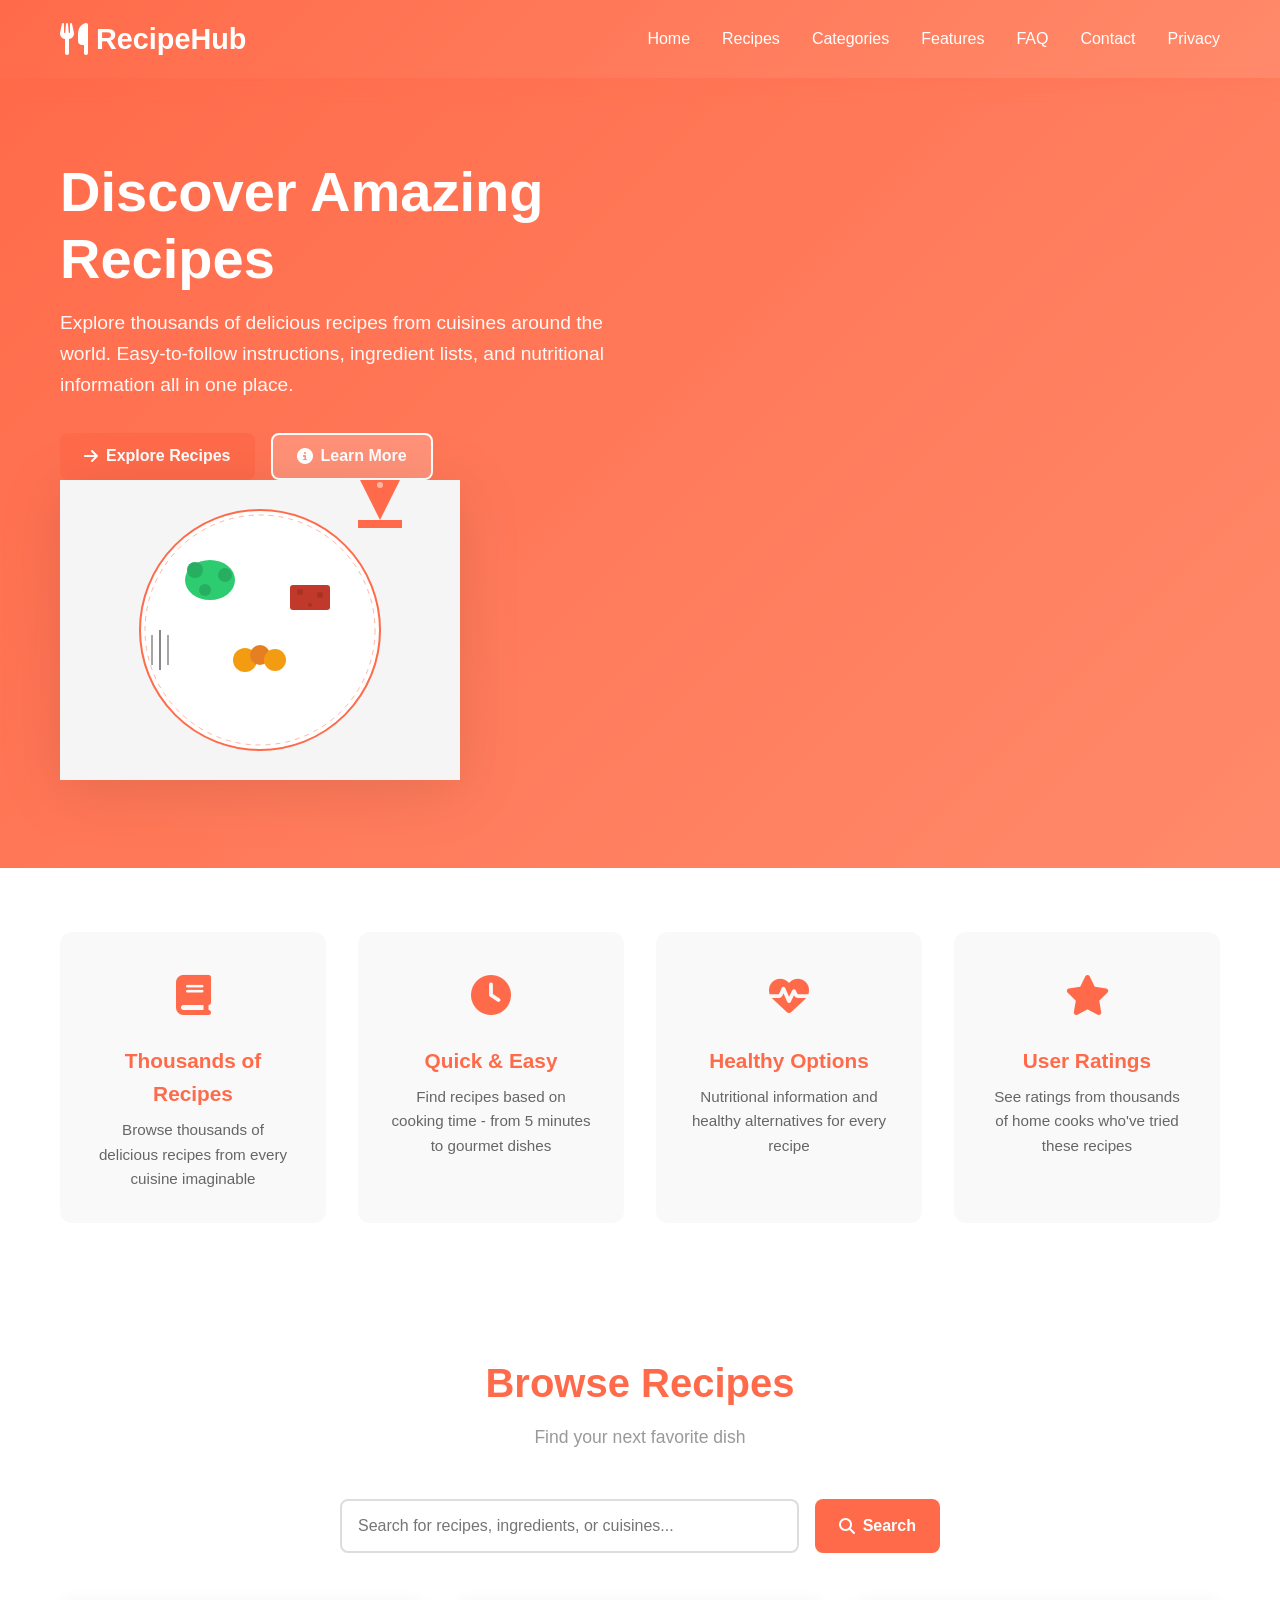
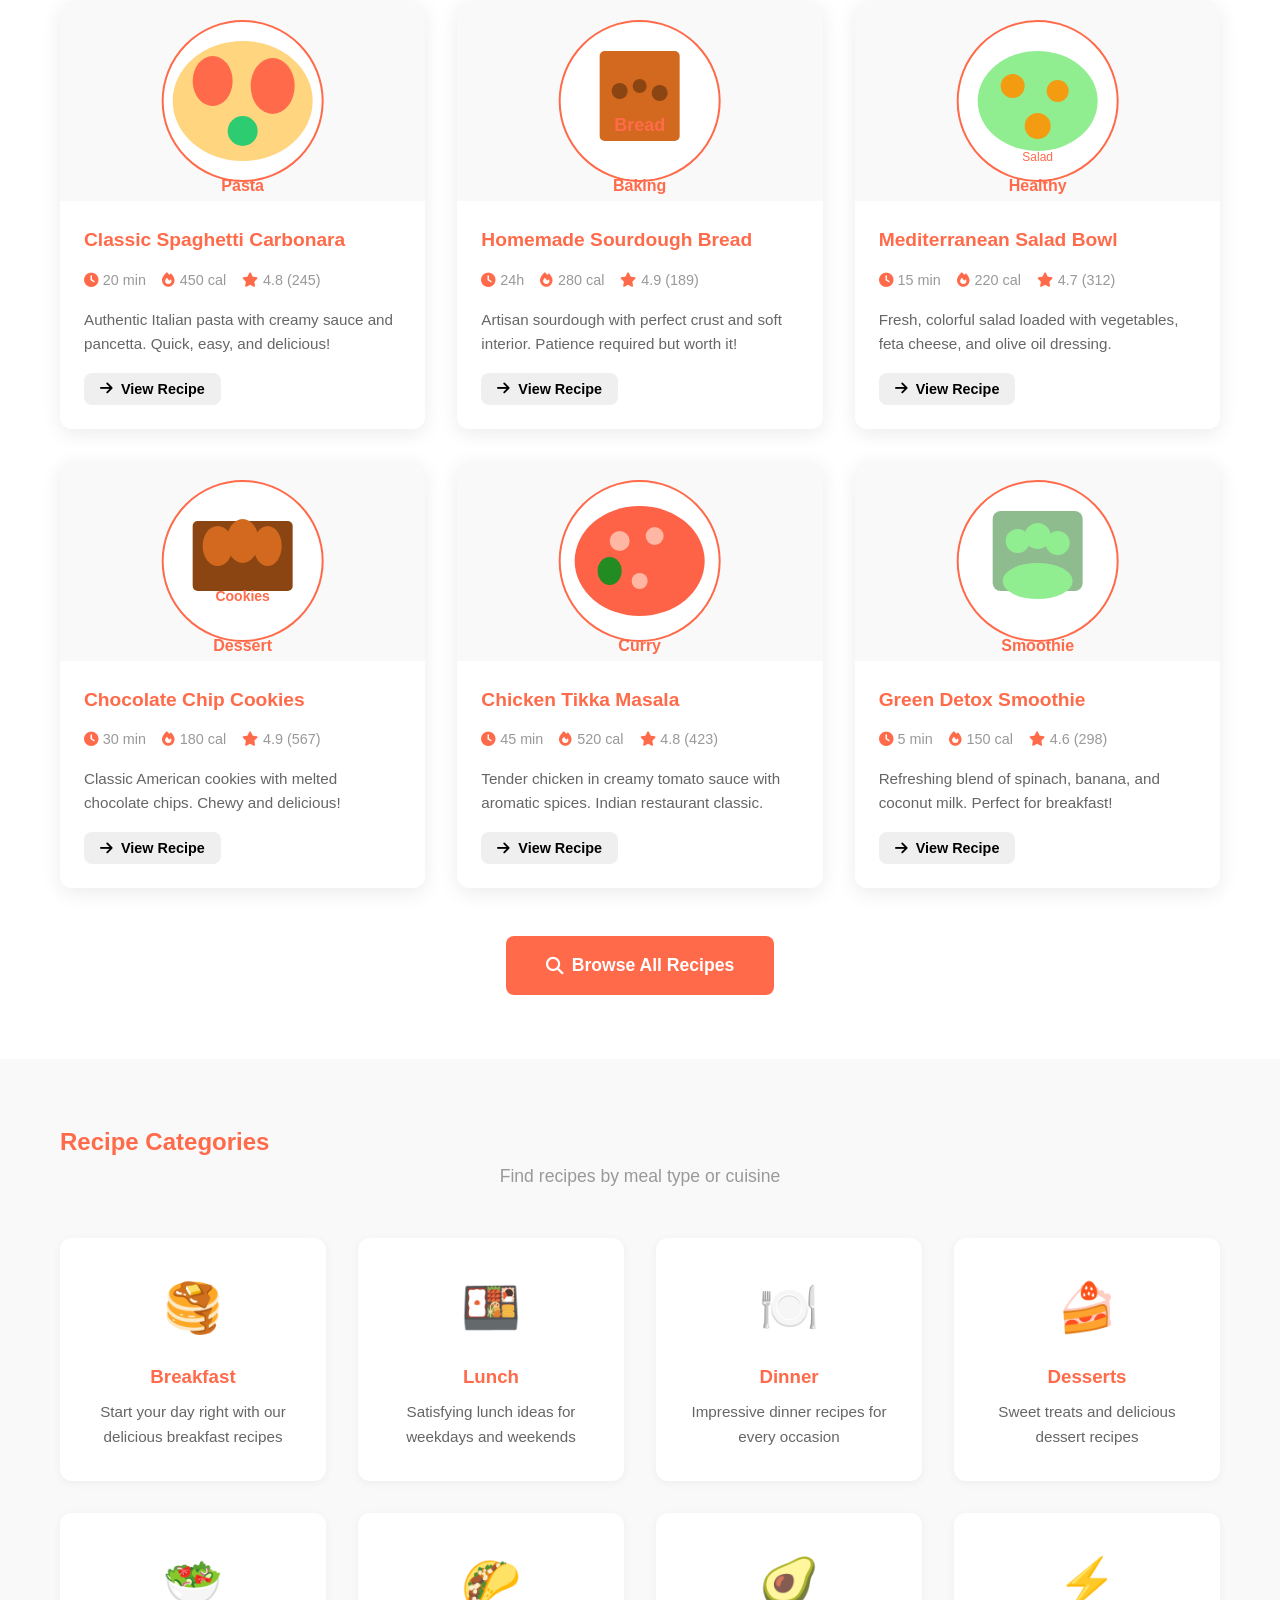
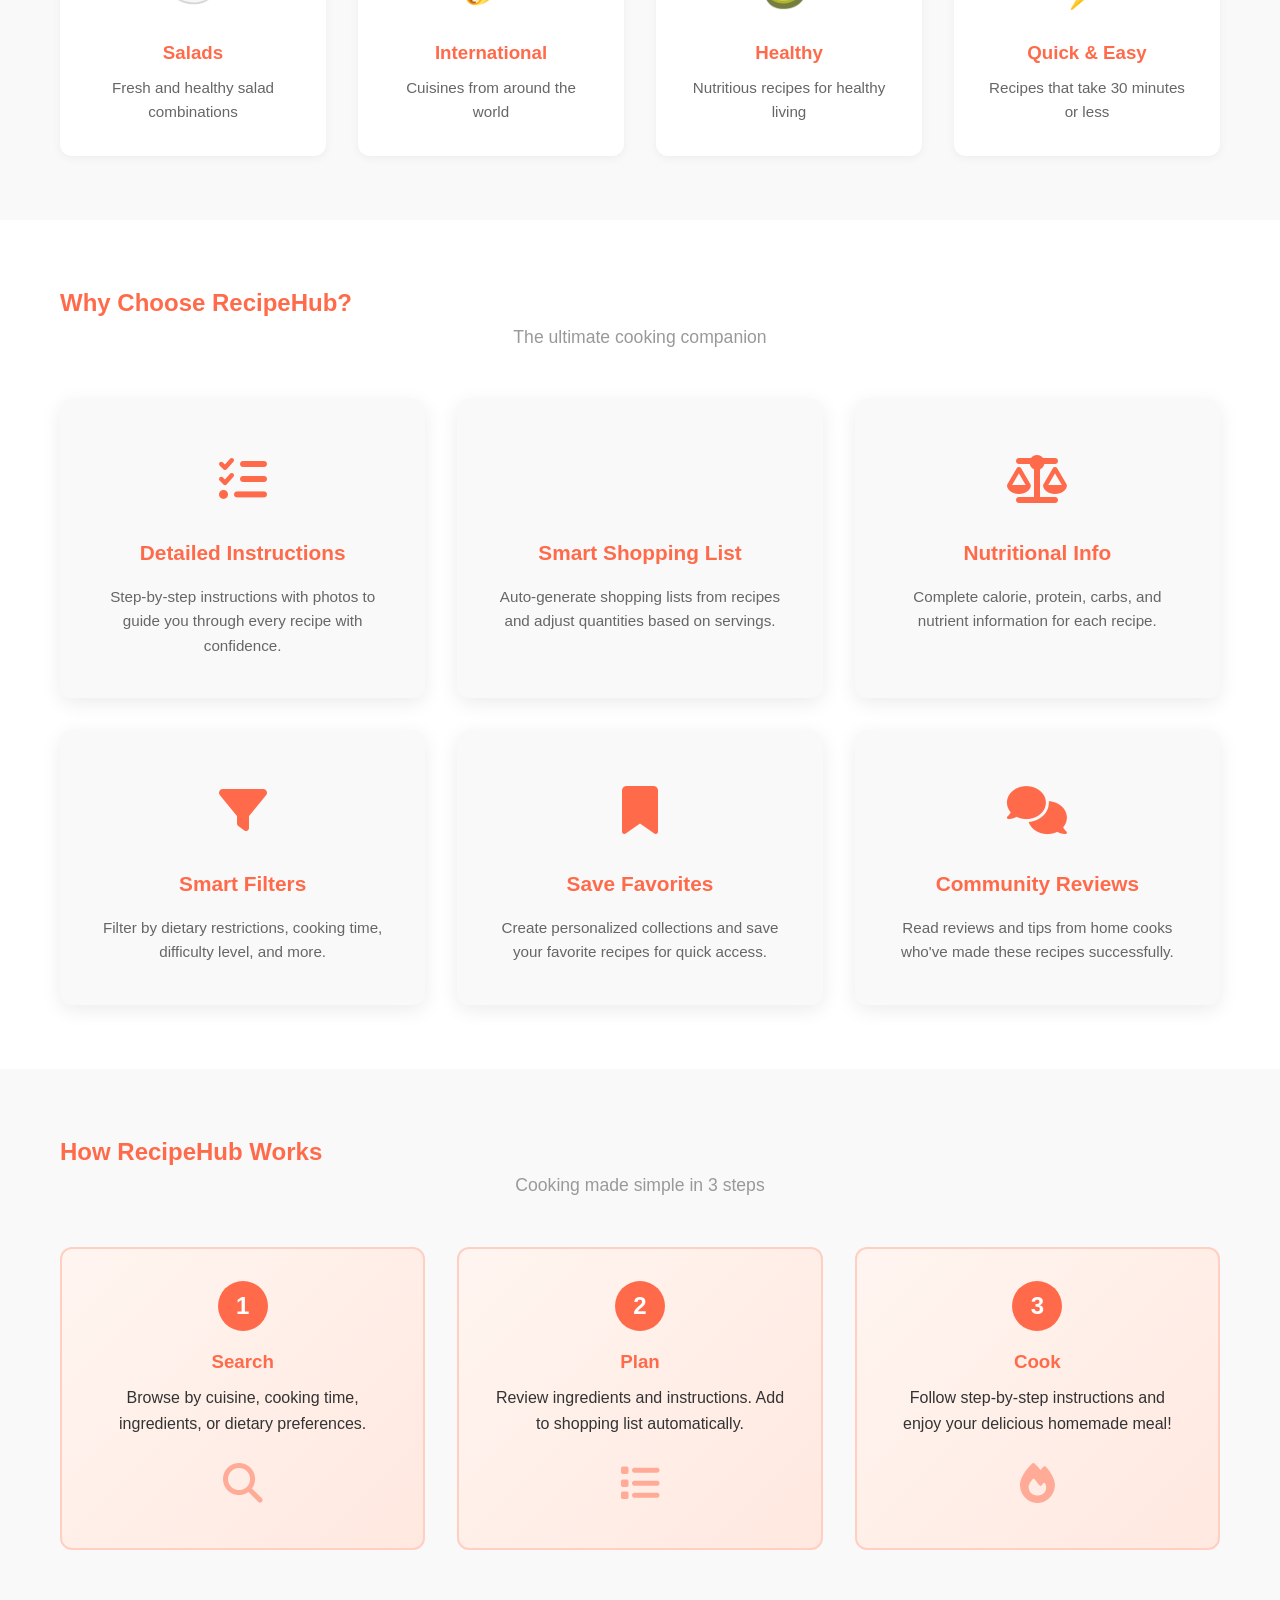
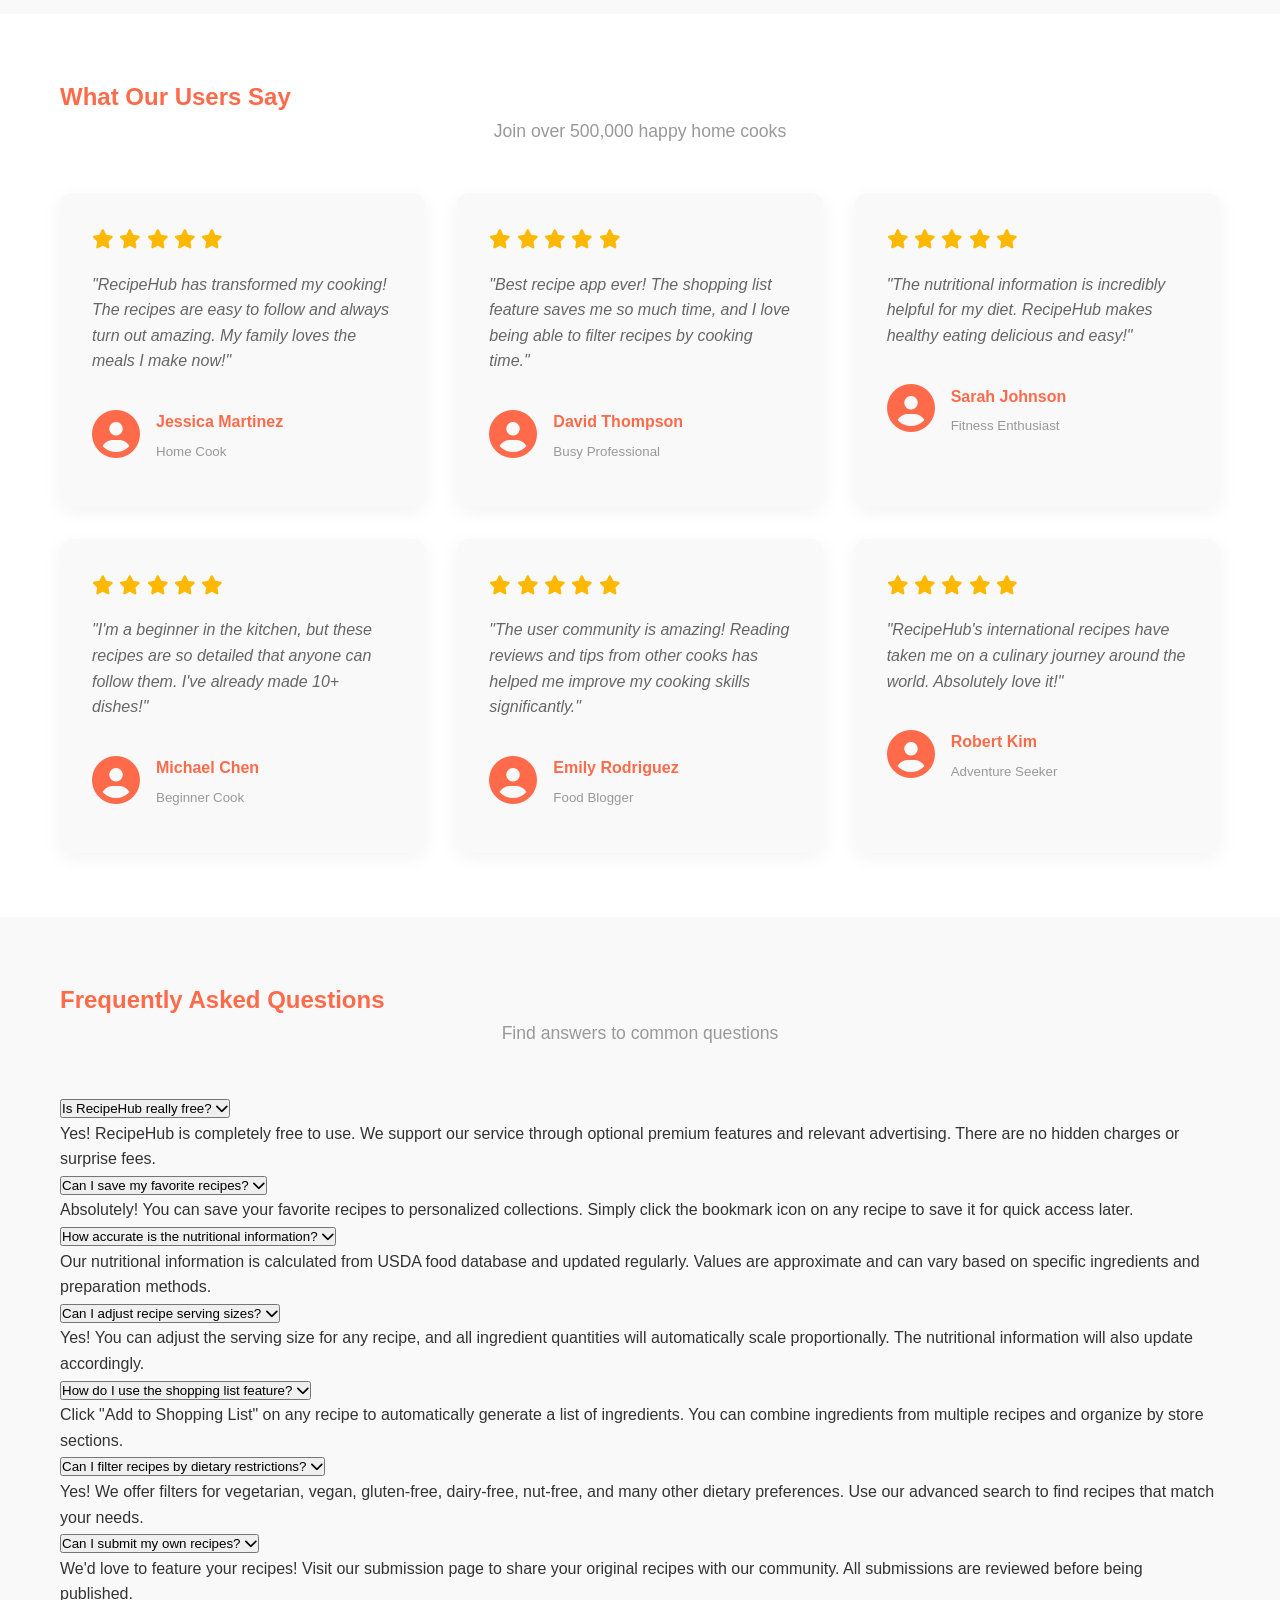
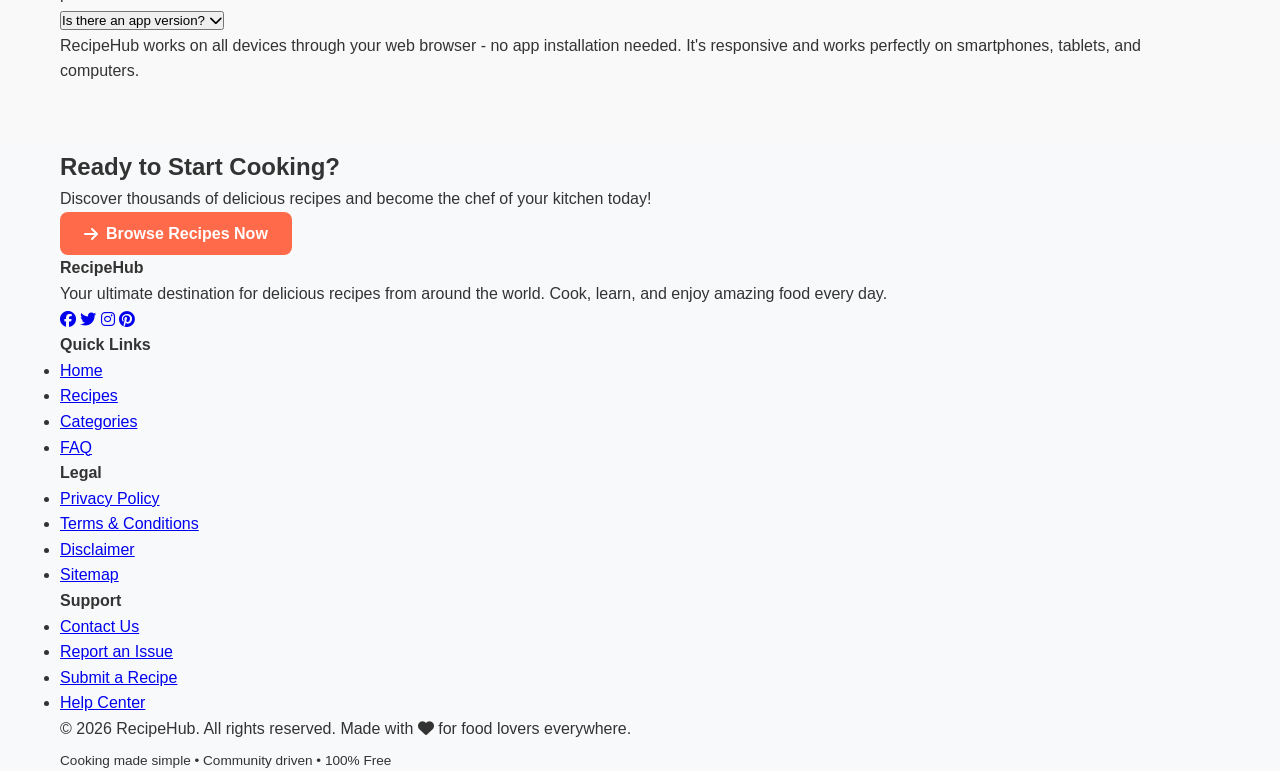
==== public/index.html @ 980b3192 "Add files via upload" ====
<!DOCTYPE html>
<html lang="en">
<head>
    <meta charset="UTF-8">
    <meta name="viewport" content="width=device-width, initial-scale=1.0">
    <meta name="description" content="RecipeHub - Discover thousands of delicious recipes from around the world. Easy-to-follow cooking instructions, ingredient lists, and nutritional information.">
    <meta name="keywords" content="recipes, cooking, food, easy recipes, healthy recipes, desserts, breakfast, lunch, dinner">
    <meta name="author" content="RecipeHub">
    <meta name="robots" content="index, follow">
    <meta property="og:title" content="RecipeHub - Discover Amazing Recipes">
    <meta property="og:description" content="Explore thousands of delicious recipes from cuisines around the world. Cook like a pro with our detailed guides.">
    <meta property="og:image" content="https://yourwebsite.com/og-image.png">
    <meta property="og:type" content="website">
    <meta name="theme-color" content="#FF6B4A">
    <title>RecipeHub - Discover Amazing Recipes | Easy Cooking Guides</title>
    <link rel="canonical" href="https://yourwebsite.com/">
    <link rel="stylesheet" href="styles.css">
    <link rel="stylesheet" href="https://cdnjs.cloudflare.com/ajax/libs/font-awesome/6.4.0/css/all.min.css">
</head>
<body>
    <!-- ==================== HEADER ==================== -->
    <header>
        <nav class="navbar">
            <div class="container">
                <div class="nav-wrapper">
                    <div class="logo">
                        <i class="fas fa-utensils"></i>
                        <span>RecipeHub</span>
                    </div>
                    <ul class="nav-menu">
                        <li><a href="#home">Home</a></li>
                        <li><a href="#recipes">Recipes</a></li>
                        <li><a href="#categories">Categories</a></li>
                        <li><a href="#features">Features</a></li>
                        <li><a href="#faq">FAQ</a></li>
                        <li><a href="#contact">Contact</a></li>
                        <li><a href="privacy-policy.html">Privacy</a></li>
                    </ul>
                    <div class="hamburger">
                        <span></span>
                        <span></span>
                        <span></span>
                    </div>
                </div>
            </div>
        </nav>
    </header>

    <!-- ==================== HERO SECTION ==================== -->
    <section class="hero" id="home">
        <div class="container">
            <div class="hero-content">
                <div class="hero-text">
                    <h1>Discover Amazing Recipes</h1>
                    <p>Explore thousands of delicious recipes from cuisines around the world. Easy-to-follow instructions, ingredient lists, and nutritional information all in one place.</p>
                    <div class="hero-buttons">
                        <button class="btn btn-primary" onclick="document.getElementById('recipes').scrollIntoView({behavior: 'smooth'})">
                            <i class="fas fa-arrow-right"></i> Explore Recipes
                        </button>
                        <button class="btn btn-secondary" onclick="document.getElementById('features').scrollIntoView({behavior: 'smooth'})">
                            <i class="fas fa-info-circle"></i> Learn More
                        </button>
                    </div>
                </div>
                <div class="hero-image">
                    <div class="image-showcase">
                        <svg viewBox="0 0 400 300" class="svg-image">
                            <!-- Background -->
                            <rect width="400" height="300" fill="#f5f5f5"/>
                            
                            <!-- Plate -->
                            <circle cx="200" cy="150" r="120" fill="white" stroke="#FF6B4A" stroke-width="2"/>
                            <circle cx="200" cy="150" r="115" fill="none" stroke="#FFB6A3" stroke-width="1" stroke-dasharray="5,5"/>
                            
                            <!-- Food items -->
                            <!-- Salad -->
                            <g transform="translate(150, 100)">
                                <ellipse cx="0" cy="0" rx="25" ry="20" fill="#2ECC71"/>
                                <circle cx="-15" cy="-10" r="8" fill="#27AE60"/>
                                <circle cx="15" cy="-5" r="7" fill="#27AE60"/>
                                <circle cx="-5" cy="10" r="6" fill="#27AE60"/>
                            </g>
                            
                            <!-- Meat/Protein -->
                            <g transform="translate(250, 120)">
                                <rect x="-20" y="-15" width="40" height="25" fill="#C0392B" rx="3"/>
                                <circle cx="-10" cy="-8" r="3" fill="#A93226"/>
                                <circle cx="10" cy="-5" r="3" fill="#A93226"/>
                                <circle cx="0" cy="5" r="2" fill="#A93226"/>
                            </g>
                            
                            <!-- Vegetables -->
                            <g transform="translate(200, 180)">
                                <circle cx="-15" cy="0" r="12" fill="#F39C12"/>
                                <circle cx="0" cy="-5" r="10" fill="#E67E22"/>
                                <circle cx="15" cy="0" r="11" fill="#F39C12"/>
                            </g>
                            
                            <!-- Fork and Knife -->
                            <g transform="translate(100, 150)">
                                <!-- Fork -->
                                <line x1="0" y1="0" x2="0" y2="40" stroke="#888" stroke-width="2"/>
                                <line x1="-8" y1="5" x2="-8" y2="35" stroke="#888" stroke-width="1.5"/>
                                <line x1="0" y1="5" x2="0" y2="35" stroke="#888" stroke-width="1.5"/>
                                <line x1="8" y1="5" x2="8" y2="35" stroke="#888" stroke-width="1.5"/>
                            </g>
                            
                            <!-- Chef hat decoration -->
                            <g transform="translate(320, 40)">
                                <polygon points="0,0 -20,-40 20,-40" fill="#FF6B4A"/>
                                <rect x="-22" y="0" width="44" height="8" fill="#FF6B4A"/>
                                <circle cx="0" cy="-35" r="3" fill="#FFB6A3"/>
                            </g>
                        </svg>
                    </div>
                </div>
            </div>
        </div>
    </section>

    <!-- ==================== FEATURES PREVIEW ==================== -->
    <section class="features-preview">
        <div class="container">
            <div class="feature-grid">
                <div class="feature-item">
                    <div class="feature-icon">
                        <i class="fas fa-book"></i>
                    </div>
                    <h3>Thousands of Recipes</h3>
                    <p>Browse thousands of delicious recipes from every cuisine imaginable</p>
                </div>
                <div class="feature-item">
                    <div class="feature-icon">
                        <i class="fas fa-clock"></i>
                    </div>
                    <h3>Quick & Easy</h3>
                    <p>Find recipes based on cooking time - from 5 minutes to gourmet dishes</p>
                </div>
                <div class="feature-item">
                    <div class="feature-icon">
                        <i class="fas fa-heartbeat"></i>
                    </div>
                    <h3>Healthy Options</h3>
                    <p>Nutritional information and healthy alternatives for every recipe</p>
                </div>
                <div class="feature-item">
                    <div class="feature-icon">
                        <i class="fas fa-star"></i>
                    </div>
                    <h3>User Ratings</h3>
                    <p>See ratings from thousands of home cooks who've tried these recipes</p>
                </div>
            </div>
        </div>
    </section>

    <!-- ==================== RECIPE SEARCH & BROWSE ==================== -->
    <section class="recipes-section" id="recipes">
        <div class="container">
            <h2>Browse Recipes</h2>
            <p class="section-subtitle">Find your next favorite dish</p>

            <div class="search-bar">
                <input type="text" id="searchInput" placeholder="Search for recipes, ingredients, or cuisines...">
                <button class="btn btn-primary">
                    <i class="fas fa-search"></i> Search
                </button>
            </div>

            <!-- Featured Recipes -->
            <div class="recipes-grid">
                <!-- Recipe Card 1 -->
                <div class="recipe-card">
                    <div class="recipe-image">
                        <svg viewBox="0 0 300 200" class="recipe-svg">
                            <rect width="300" height="200" fill="#f9f9f9"/>
                            <circle cx="150" cy="100" r="80" fill="white" stroke="#FF6B4A" stroke-width="2"/>
                            <g transform="translate(150, 100)">
                                <ellipse cx="0" cy="0" rx="70" ry="60" fill="#FFD580"/>
                                <ellipse cx="-30" cy="-20" rx="20" ry="25" fill="#FF6B4A"/>
                                <ellipse cx="30" cy="-15" rx="22" ry="28" fill="#FF6B4A"/>
                                <circle cx="0" cy="30" r="15" fill="#2ECC71"/>
                            </g>
                            <text x="150" y="190" font-size="16" font-weight="bold" text-anchor="middle" fill="#FF6B4A">Pasta</text>
                        </svg>
                    </div>
                    <div class="recipe-info">
                        <h3>Classic Spaghetti Carbonara</h3>
                        <div class="recipe-meta">
                            <span><i class="fas fa-clock"></i> 20 min</span>
                            <span><i class="fas fa-fire"></i> 450 cal</span>
                            <span><i class="fas fa-star"></i> 4.8 (245)</span>
                        </div>
                        <p>Authentic Italian pasta with creamy sauce and pancetta. Quick, easy, and delicious!</p>
                        <button class="btn btn-small">
                            <i class="fas fa-arrow-right"></i> View Recipe
                        </button>
                    </div>
                </div>

                <!-- Recipe Card 2 -->
                <div class="recipe-card">
                    <div class="recipe-image">
                        <svg viewBox="0 0 300 200" class="recipe-svg">
                            <rect width="300" height="200" fill="#f9f9f9"/>
                            <circle cx="150" cy="100" r="80" fill="white" stroke="#FF6B4A" stroke-width="2"/>
                            <g transform="translate(150, 100)">
                                <rect x="-40" y="-50" width="80" height="90" fill="#D2691E" rx="5"/>
                                <circle cx="-20" cy="-10" r="8" fill="#8B4513"/>
                                <circle cx="0" cy="-15" r="7" fill="#8B4513"/>
                                <circle cx="20" cy="-8" r="8" fill="#8B4513"/>
                                <text x="0" y="30" font-size="18" font-weight="bold" text-anchor="middle" fill="#FF6B4A">Bread</text>
                            </g>
                            <text x="150" y="190" font-size="16" font-weight="bold" text-anchor="middle" fill="#FF6B4A">Baking</text>
                        </svg>
                    </div>
                    <div class="recipe-info">
                        <h3>Homemade Sourdough Bread</h3>
                        <div class="recipe-meta">
                            <span><i class="fas fa-clock"></i> 24h</span>
                            <span><i class="fas fa-fire"></i> 280 cal</span>
                            <span><i class="fas fa-star"></i> 4.9 (189)</span>
                        </div>
                        <p>Artisan sourdough with perfect crust and soft interior. Patience required but worth it!</p>
                        <button class="btn btn-small">
                            <i class="fas fa-arrow-right"></i> View Recipe
                        </button>
                    </div>
                </div>

                <!-- Recipe Card 3 -->
                <div class="recipe-card">
                    <div class="recipe-image">
                        <svg viewBox="0 0 300 200" class="recipe-svg">
                            <rect width="300" height="200" fill="#f9f9f9"/>
                            <circle cx="150" cy="100" r="80" fill="white" stroke="#FF6B4A" stroke-width="2"/>
                            <g transform="translate(150, 100)">
                                <ellipse cx="0" cy="0" rx="60" ry="50" fill="#90EE90"/>
                                <circle cx="-25" cy="-15" r="12" fill="#F39C12"/>
                                <circle cx="20" cy="-10" r="11" fill="#F39C12"/>
                                <circle cx="0" cy="25" r="13" fill="#F39C12"/>
                                <text x="0" y="60" font-size="12" text-anchor="middle" fill="#FF6B4A">Salad</text>
                            </g>
                            <text x="150" y="190" font-size="16" font-weight="bold" text-anchor="middle" fill="#FF6B4A">Healthy</text>
                        </svg>
                    </div>
                    <div class="recipe-info">
                        <h3>Mediterranean Salad Bowl</h3>
                        <div class="recipe-meta">
                            <span><i class="fas fa-clock"></i> 15 min</span>
                            <span><i class="fas fa-fire"></i> 220 cal</span>
                            <span><i class="fas fa-star"></i> 4.7 (312)</span>
                        </div>
                        <p>Fresh, colorful salad loaded with vegetables, feta cheese, and olive oil dressing.</p>
                        <button class="btn btn-small">
                            <i class="fas fa-arrow-right"></i> View Recipe
                        </button>
                    </div>
                </div>

                <!-- Recipe Card 4 -->
                <div class="recipe-card">
                    <div class="recipe-image">
                        <svg viewBox="0 0 300 200" class="recipe-svg">
                            <rect width="300" height="200" fill="#f9f9f9"/>
                            <circle cx="150" cy="100" r="80" fill="white" stroke="#FF6B4A" stroke-width="2"/>
                            <g transform="translate(150, 100)">
                                <rect x="-50" y="-40" width="100" height="70" fill="#8B4513" rx="5"/>
                                <ellipse cx="-25" cy="-15" rx="15" ry="20" fill="#D2691E"/>
                                <ellipse cx="0" cy="-20" rx="16" ry="22" fill="#D2691E"/>
                                <ellipse cx="25" cy="-15" rx="14" ry="20" fill="#D2691E"/>
                                <text x="0" y="40" font-size="14" font-weight="bold" text-anchor="middle" fill="#FF6B4A">Cookies</text>
                            </g>
                            <text x="150" y="190" font-size="16" font-weight="bold" text-anchor="middle" fill="#FF6B4A">Dessert</text>
                        </svg>
                    </div>
                    <div class="recipe-info">
                        <h3>Chocolate Chip Cookies</h3>
                        <div class="recipe-meta">
                            <span><i class="fas fa-clock"></i> 30 min</span>
                            <span><i class="fas fa-fire"></i> 180 cal</span>
                            <span><i class="fas fa-star"></i> 4.9 (567)</span>
                        </div>
                        <p>Classic American cookies with melted chocolate chips. Chewy and delicious!</p>
                        <button class="btn btn-small">
                            <i class="fas fa-arrow-right"></i> View Recipe
                        </button>
                    </div>
                </div>

                <!-- Recipe Card 5 -->
                <div class="recipe-card">
                    <div class="recipe-image">
                        <svg viewBox="0 0 300 200" class="recipe-svg">
                            <rect width="300" height="200" fill="#f9f9f9"/>
                            <circle cx="150" cy="100" r="80" fill="white" stroke="#FF6B4A" stroke-width="2"/>
                            <g transform="translate(150, 100)">
                                <ellipse cx="0" cy="0" rx="65" ry="55" fill="#FF6347"/>
                                <circle cx="-20" cy="-20" r="10" fill="#FFB6A3"/>
                                <circle cx="15" cy="-25" r="9" fill="#FFB6A3"/>
                                <circle cx="0" cy="20" r="8" fill="#FFB6A3"/>
                                <ellipse cx="-30" cy="10" rx="12" ry="14" fill="#228B22"/>
                            </g>
                            <text x="150" y="190" font-size="16" font-weight="bold" text-anchor="middle" fill="#FF6B4A">Curry</text>
                        </svg>
                    </div>
                    <div class="recipe-info">
                        <h3>Chicken Tikka Masala</h3>
                        <div class="recipe-meta">
                            <span><i class="fas fa-clock"></i> 45 min</span>
                            <span><i class="fas fa-fire"></i> 520 cal</span>
                            <span><i class="fas fa-star"></i> 4.8 (423)</span>
                        </div>
                        <p>Tender chicken in creamy tomato sauce with aromatic spices. Indian restaurant classic.</p>
                        <button class="btn btn-small">
                            <i class="fas fa-arrow-right"></i> View Recipe
                        </button>
                    </div>
                </div>

                <!-- Recipe Card 6 -->
                <div class="recipe-card">
                    <div class="recipe-image">
                        <svg viewBox="0 0 300 200" class="recipe-svg">
                            <rect width="300" height="200" fill="#f9f9f9"/>
                            <circle cx="150" cy="100" r="80" fill="white" stroke="#FF6B4A" stroke-width="2"/>
                            <g transform="translate(150, 100)">
                                <rect x="-45" y="-50" width="90" height="80" fill="#8FBC8F" rx="8"/>
                                <circle cx="-20" cy="-20" r="12" fill="#90EE90"/>
                                <circle cx="0" cy="-25" r="13" fill="#90EE90"/>
                                <circle cx="20" cy="-18" r="12" fill="#90EE90"/>
                                <ellipse cx="0" cy="20" rx="35" ry="18" fill="#90EE90"/>
                            </g>
                            <text x="150" y="190" font-size="16" font-weight="bold" text-anchor="middle" fill="#FF6B4A">Smoothie</text>
                        </svg>
                    </div>
                    <div class="recipe-info">
                        <h3>Green Detox Smoothie</h3>
                        <div class="recipe-meta">
                            <span><i class="fas fa-clock"></i> 5 min</span>
                            <span><i class="fas fa-fire"></i> 150 cal</span>
                            <span><i class="fas fa-star"></i> 4.6 (298)</span>
                        </div>
                        <p>Refreshing blend of spinach, banana, and coconut milk. Perfect for breakfast!</p>
                        <button class="btn btn-small">
                            <i class="fas fa-arrow-right"></i> View Recipe
                        </button>
                    </div>
                </div>
            </div>

            <div style="text-align: center; margin-top: 3rem;">
                <button class="btn btn-primary btn-large">
                    <i class="fas fa-search"></i> Browse All Recipes
                </button>
            </div>
        </div>
    </section>

    <!-- ==================== CATEGORIES ==================== -->
    <section class="categories-section" id="categories">
        <div class="container">
            <h2>Recipe Categories</h2>
            <p class="section-subtitle">Find recipes by meal type or cuisine</p>

            <div class="categories-grid">
                <div class="category-card">
                    <div class="category-icon">🥞</div>
                    <h3>Breakfast</h3>
                    <p>Start your day right with our delicious breakfast recipes</p>
                </div>
                <div class="category-card">
                    <div class="category-icon">🍱</div>
                    <h3>Lunch</h3>
                    <p>Satisfying lunch ideas for weekdays and weekends</p>
                </div>
                <div class="category-card">
                    <div class="category-icon">🍽️</div>
                    <h3>Dinner</h3>
                    <p>Impressive dinner recipes for every occasion</p>
                </div>
                <div class="category-card">
                    <div class="category-icon">🍰</div>
                    <h3>Desserts</h3>
                    <p>Sweet treats and delicious dessert recipes</p>
                </div>
                <div class="category-card">
                    <div class="category-icon">🥗</div>
                    <h3>Salads</h3>
                    <p>Fresh and healthy salad combinations</p>
                </div>
                <div class="category-card">
                    <div class="category-icon">🌮</div>
                    <h3>International</h3>
                    <p>Cuisines from around the world</p>
                </div>
                <div class="category-card">
                    <div class="category-icon">🥑</div>
                    <h3>Healthy</h3>
                    <p>Nutritious recipes for healthy living</p>
                </div>
                <div class="category-card">
                    <div class="category-icon">⚡</div>
                    <h3>Quick & Easy</h3>
                    <p>Recipes that take 30 minutes or less</p>
                </div>
            </div>
        </div>
    </section>

    <!-- ==================== FEATURES SECTION ==================== -->
    <section class="features-section" id="features">
        <div class="container">
            <h2>Why Choose RecipeHub?</h2>
            <p class="section-subtitle">The ultimate cooking companion</p>

            <div class="features-grid">
                <div class="feature-card">
                    <div class="feature-card-icon">
                        <i class="fas fa-list-check"></i>
                    </div>
                    <h3>Detailed Instructions</h3>
                    <p>Step-by-step instructions with photos to guide you through every recipe with confidence.</p>
                </div>

                <div class="feature-card">
                    <div class="feature-card-icon">
                        <i class="fas fa-shoppingcart"></i>
                    </div>
                    <h3>Smart Shopping List</h3>
                    <p>Auto-generate shopping lists from recipes and adjust quantities based on servings.</p>
                </div>

                <div class="feature-card">
                    <div class="feature-card-icon">
                        <i class="fas fa-scale-balanced"></i>
                    </div>
                    <h3>Nutritional Info</h3>
                    <p>Complete calorie, protein, carbs, and nutrient information for each recipe.</p>
                </div>

                <div class="feature-card">
                    <div class="feature-card-icon">
                        <i class="fas fa-filter"></i>
                    </div>
                    <h3>Smart Filters</h3>
                    <p>Filter by dietary restrictions, cooking time, difficulty level, and more.</p>
                </div>

                <div class="feature-card">
                    <div class="feature-card-icon">
                        <i class="fas fa-bookmark"></i>
                    </div>
                    <h3>Save Favorites</h3>
                    <p>Create personalized collections and save your favorite recipes for quick access.</p>
                </div>

                <div class="feature-card">
                    <div class="feature-card-icon">
                        <i class="fas fa-comments"></i>
                    </div>
                    <h3>Community Reviews</h3>
                    <p>Read reviews and tips from home cooks who've made these recipes successfully.</p>
                </div>
            </div>
        </div>
    </section>

    <!-- ==================== HOW IT WORKS ==================== -->
    <section class="how-it-works">
        <div class="container">
            <h2>How RecipeHub Works</h2>
            <p class="section-subtitle">Cooking made simple in 3 steps</p>

            <div class="steps-grid">
                <div class="step-card">
                    <div class="step-number">1</div>
                    <h3>Search</h3>
                    <p>Browse by cuisine, cooking time, ingredients, or dietary preferences.</p>
                    <div class="step-icon">
                        <i class="fas fa-search"></i>
                    </div>
                </div>

                <div class="step-card">
                    <div class="step-number">2</div>
                    <h3>Plan</h3>
                    <p>Review ingredients and instructions. Add to shopping list automatically.</p>
                    <div class="step-icon">
                        <i class="fas fa-list"></i>
                    </div>
                </div>

                <div class="step-card">
                    <div class="step-number">3</div>
                    <h3>Cook</h3>
                    <p>Follow step-by-step instructions and enjoy your delicious homemade meal!</p>
                    <div class="step-icon">
                        <i class="fas fa-fire"></i>
                    </div>
                </div>
            </div>
        </div>
    </section>

    <!-- ==================== TESTIMONIALS ==================== -->
    <section class="testimonials">
        <div class="container">
            <h2>What Our Users Say</h2>
            <p class="section-subtitle">Join over 500,000 happy home cooks</p>

            <div class="testimonials-grid">
                <div class="testimonial-card">
                    <div class="stars">
                        <i class="fas fa-star"></i>
                        <i class="fas fa-star"></i>
                        <i class="fas fa-star"></i>
                        <i class="fas fa-star"></i>
                        <i class="fas fa-star"></i>
                    </div>
                    <p>"RecipeHub has transformed my cooking! The recipes are easy to follow and always turn out amazing. My family loves the meals I make now!"</p>
                    <div class="testimonial-author">
                        <div class="author-avatar">
                            <i class="fas fa-user-circle"></i>
                        </div>
                        <div>
                            <h4>Jessica Martinez</h4>
                            <small>Home Cook</small>
                        </div>
                    </div>
                </div>

                <div class="testimonial-card">
                    <div class="stars">
                        <i class="fas fa-star"></i>
                        <i class="fas fa-star"></i>
                        <i class="fas fa-star"></i>
                        <i class="fas fa-star"></i>
                        <i class="fas fa-star"></i>
                    </div>
                    <p>"Best recipe app ever! The shopping list feature saves me so much time, and I love being able to filter recipes by cooking time."</p>
                    <div class="testimonial-author">
                        <div class="author-avatar">
                            <i class="fas fa-user-circle"></i>
                        </div>
                        <div>
                            <h4>David Thompson</h4>
                            <small>Busy Professional</small>
                        </div>
                    </div>
                </div>

                <div class="testimonial-card">
                    <div class="stars">
                        <i class="fas fa-star"></i>
                        <i class="fas fa-star"></i>
                        <i class="fas fa-star"></i>
                        <i class="fas fa-star"></i>
                        <i class="fas fa-star"></i>
                    </div>
                    <p>"The nutritional information is incredibly helpful for my diet. RecipeHub makes healthy eating delicious and easy!"</p>
                    <div class="testimonial-author">
                        <div class="author-avatar">
                            <i class="fas fa-user-circle"></i>
                        </div>
                        <div>
                            <h4>Sarah Johnson</h4>
                            <small>Fitness Enthusiast</small>
                        </div>
                    </div>
                </div>

                <div class="testimonial-card">
                    <div class="stars">
                        <i class="fas fa-star"></i>
                        <i class="fas fa-star"></i>
                        <i class="fas fa-star"></i>
                        <i class="fas fa-star"></i>
                        <i class="fas fa-star"></i>
                    </div>
                    <p>"I'm a beginner in the kitchen, but these recipes are so detailed that anyone can follow them. I've already made 10+ dishes!"</p>
                    <div class="testimonial-author">
                        <div class="author-avatar">
                            <i class="fas fa-user-circle"></i>
                        </div>
                        <div>
                            <h4>Michael Chen</h4>
                            <small>Beginner Cook</small>
                        </div>
                    </div>
                </div>

                <div class="testimonial-card">
                    <div class="stars">
                        <i class="fas fa-star"></i>
                        <i class="fas fa-star"></i>
                        <i class="fas fa-star"></i>
                        <i class="fas fa-star"></i>
                        <i class="fas fa-star"></i>
                    </div>
                    <p>"The user community is amazing! Reading reviews and tips from other cooks has helped me improve my cooking skills significantly."</p>
                    <div class="testimonial-author">
                        <div class="author-avatar">
                            <i class="fas fa-user-circle"></i>
                        </div>
                        <div>
                            <h4>Emily Rodriguez</h4>
                            <small>Food Blogger</small>
                        </div>
                    </div>
                </div>

                <div class="testimonial-card">
                    <div class="stars">
                        <i class="fas fa-star"></i>
                        <i class="fas fa-star"></i>
                        <i class="fas fa-star"></i>
                        <i class="fas fa-star"></i>
                        <i class="fas fa-star"></i>
                    </div>
                    <p>"RecipeHub's international recipes have taken me on a culinary journey around the world. Absolutely love it!"</p>
                    <div class="testimonial-author">
                        <div class="author-avatar">
                            <i class="fas fa-user-circle"></i>
                        </div>
                        <div>
                            <h4>Robert Kim</h4>
                            <small>Adventure Seeker</small>
                        </div>
                    </div>
                </div>
            </div>
        </div>
    </section>

    <!-- ==================== FAQ SECTION ==================== -->
    <section class="faq-section" id="faq">
        <div class="container">
            <h2>Frequently Asked Questions</h2>
            <p class="section-subtitle">Find answers to common questions</p>

            <div class="faq-grid">
                <div class="faq-item">
                    <button class="faq-question">
                        <span>Is RecipeHub really free?</span>
                        <i class="fas fa-chevron-down"></i>
                    </button>
                    <div class="faq-answer">
                        <p>Yes! RecipeHub is completely free to use. We support our service through optional premium features and relevant advertising. There are no hidden charges or surprise fees.</p>
                    </div>
                </div>

                <div class="faq-item">
                    <button class="faq-question">
                        <span>Can I save my favorite recipes?</span>
                        <i class="fas fa-chevron-down"></i>
                    </button>
                    <div class="faq-answer">
                        <p>Absolutely! You can save your favorite recipes to personalized collections. Simply click the bookmark icon on any recipe to save it for quick access later.</p>
                    </div>
                </div>

                <div class="faq-item">
                    <button class="faq-question">
                        <span>How accurate is the nutritional information?</span>
                        <i class="fas fa-chevron-down"></i>
                    </button>
                    <div class="faq-answer">
                        <p>Our nutritional information is calculated from USDA food database and updated regularly. Values are approximate and can vary based on specific ingredients and preparation methods.</p>
                    </div>
                </div>

                <div class="faq-item">
                    <button class="faq-question">
                        <span>Can I adjust recipe serving sizes?</span>
                        <i class="fas fa-chevron-down"></i>
                    </button>
                    <div class="faq-answer">
                        <p>Yes! You can adjust the serving size for any recipe, and all ingredient quantities will automatically scale proportionally. The nutritional information will also update accordingly.</p>
                    </div>
                </div>

                <div class="faq-item">
                    <button class="faq-question">
                        <span>How do I use the shopping list feature?</span>
                        <i class="fas fa-chevron-down"></i>
                    </button>
                    <div class="faq-answer">
                        <p>Click "Add to Shopping List" on any recipe to automatically generate a list of ingredients. You can combine ingredients from multiple recipes and organize by store sections.</p>
                    </div>
                </div>

                <div class="faq-item">
                    <button class="faq-question">
                        <span>Can I filter recipes by dietary restrictions?</span>
                        <i class="fas fa-chevron-down"></i>
                    </button>
                    <div class="faq-answer">
                        <p>Yes! We offer filters for vegetarian, vegan, gluten-free, dairy-free, nut-free, and many other dietary preferences. Use our advanced search to find recipes that match your needs.</p>
                    </div>
                </div>

                <div class="faq-item">
                    <button class="faq-question">
                        <span>Can I submit my own recipes?</span>
                        <i class="fas fa-chevron-down"></i>
                    </button>
                    <div class="faq-answer">
                        <p>We'd love to feature your recipes! Visit our submission page to share your original recipes with our community. All submissions are reviewed before being published.</p>
                    </div>
                </div>

                <div class="faq-item">
                    <button class="faq-question">
                        <span>Is there an app version?</span>
                        <i class="fas fa-chevron-down"></i>
                    </button>
                    <div class="faq-answer">
                        <p>RecipeHub works on all devices through your web browser - no app installation needed. It's responsive and works perfectly on smartphones, tablets, and computers.</p>
                    </div>
                </div>
            </div>
        </div>
    </section>

    <!-- ==================== CTA SECTION ==================== -->
    <section class="cta-section">
        <div class="container">
            <div class="cta-content">
                <h2>Ready to Start Cooking?</h2>
                <p>Discover thousands of delicious recipes and become the chef of your kitchen today!</p>
                <button class="btn btn-primary" onclick="document.getElementById('recipes').scrollIntoView({behavior: 'smooth'})">
                    <i class="fas fa-arrow-right"></i> Browse Recipes Now
                </button>
            </div>
        </div>
    </section>

    <!-- ==================== FOOTER ==================== -->
    <footer>
        <div class="container">
            <div class="footer-grid">
                <div class="footer-section">
                    <h4>RecipeHub</h4>
                    <p>Your ultimate destination for delicious recipes from around the world. Cook, learn, and enjoy amazing food every day.</p>
                    <div class="social-links">
                        <a href="#" title="Facebook"><i class="fab fa-facebook"></i></a>
                        <a href="#" title="Twitter"><i class="fab fa-twitter"></i></a>
                        <a href="#" title="Instagram"><i class="fab fa-instagram"></i></a>
                        <a href="#" title="Pinterest"><i class="fab fa-pinterest"></i></a>
                    </div>
                </div>

                <div class="footer-section">
                    <h4>Quick Links</h4>
                    <ul>
                        <li><a href="#home">Home</a></li>
                        <li><a href="#recipes">Recipes</a></li>
                        <li><a href="#categories">Categories</a></li>
                        <li><a href="#faq">FAQ</a></li>
                    </ul>
                </div>

                <div class="footer-section">
                    <h4>Legal</h4>
                    <ul>
                        <li><a href="privacy-policy.html">Privacy Policy</a></li>
                        <li><a href="terms.html">Terms & Conditions</a></li>
                        <li><a href="disclaimer.html">Disclaimer</a></li>
                        <li><a href="/sitemap.xml">Sitemap</a></li>
                    </ul>
                </div>

                <div class="footer-section">
                    <h4>Support</h4>
                    <ul>
                        <li><a href="#contact">Contact Us</a></li>
                        <li><a href="#">Report an Issue</a></li>
                        <li><a href="#">Submit a Recipe</a></li>
                        <li><a href="#">Help Center</a></li>
                    </ul>
                </div>
            </div>

            <div class="footer-bottom">
                <p>&copy; 2026 RecipeHub. All rights reserved. Made with <i class="fas fa-heart"></i> for food lovers everywhere.</p>
                <p style="font-size: 0.85rem; margin-top: 0.5rem;">Cooking made simple • Community driven • 100% Free</p>
            </div>
        </div>
    </footer>

    <!-- ==================== SCRIPTS ==================== -->
    <script src="app.js"></script>
</body>
</html>
---- public/styles.css ----
/* ==================== RESET & BASE STYLES ==================== */
* {
    margin: 0;
    padding: 0;
    box-sizing: border-box;
}

html {
    scroll-behavior: smooth;
}

body {
    font-family: 'Segoe UI', 'Roboto', 'Helvetica Neue', sans-serif;
    line-height: 1.6;
    color: #333;
    background-color: #f8f9fa;
}

.container {
    max-width: 1200px;
    margin: 0 auto;
    padding: 0 20px;
}

/* ==================== HEADER & NAVIGATION ==================== */
header {
    background: linear-gradient(135deg, #FF6B4A 0%, #FF8A6B 100%);
    color: white;
    padding: 0;
    position: sticky;
    top: 0;
    z-index: 1000;
    box-shadow: 0 4px 20px rgba(255, 107, 74, 0.2);
}

.navbar .container {
    display: flex;
    justify-content: space-between;
    align-items: center;
    padding: 0 20px;
}

.nav-wrapper {
    display: flex;
    justify-content: space-between;
    align-items: center;
    width: 100%;
    padding: 1rem 0;
}

.logo {
    font-size: 1.8rem;
    font-weight: 800;
    display: flex;
    align-items: center;
    gap: 0.5rem;
    color: white;
    text-decoration: none;
}

.logo i {
    font-size: 2rem;
}

.nav-menu {
    display: flex;
    list-style: none;
    gap: 2rem;
}

.nav-menu a {
    color: white;
    text-decoration: none;
    font-weight: 500;
    transition: opacity 0.3s ease;
    position: relative;
}

.nav-menu a::after {
    content: '';
    position: absolute;
    bottom: -5px;
    left: 0;
    width: 0;
    height: 2px;
    background: white;
    transition: width 0.3s ease;
}

.nav-menu a:hover::after {
    width: 100%;
}

.hamburger {
    display: none;
    flex-direction: column;
    cursor: pointer;
}

.hamburger span {
    width: 25px;
    height: 3px;
    background: white;
    margin: 5px 0;
    transition: 0.3s;
    border-radius: 2px;
}

/* ==================== HERO SECTION ==================== */
.hero {
    background: linear-gradient(135deg, #FF6B4A 0%, #FF8A6B 100%);
    color: white;
    padding: 5rem 0;
}

.hero .container {
    display: grid;
    grid-template-columns: 1fr 1fr;
    gap: 2rem;
    align-items: center;
}

.hero-text h1 {
    font-size: 3.5rem;
    margin-bottom: 1rem;
    line-height: 1.2;
}

.hero-text p {
    font-size: 1.2rem;
    margin-bottom: 2rem;
    opacity: 0.95;
    color: white;
}

.hero-buttons {
    display: flex;
    gap: 1rem;
    flex-wrap: wrap;
}

.btn {
    padding: 0.8rem 1.5rem;
    border: none;
    border-radius: 8px;
    cursor: pointer;
    font-weight: 600;
    font-size: 1rem;
    transition: all 0.3s ease;
    display: inline-flex;
    align-items: center;
    gap: 0.5rem;
    text-decoration: none;
}

.btn-primary {
    background: #FF6B4A;
    color: white;
}

.btn-primary:hover {
    background: #E85A39;
    transform: translateY(-2px);
    box-shadow: 0 5px 20px rgba(255, 107, 74, 0.4);
}

.btn-secondary {
    background: rgba(255, 255, 255, 0.2);
    color: white;
    border: 2px solid white;
}

.btn-secondary:hover {
    background: rgba(255, 255, 255, 0.3);
}

.btn-large {
    padding: 1.2rem 2.5rem;
    font-size: 1.1rem;
}

.btn-small {
    padding: 0.5rem 1rem;
    font-size: 0.9rem;
}

.hero-image {
    text-align: center;
}

.image-showcase {
    max-width: 400px;
}

.svg-image {
    width: 100%;
    height: auto;
    filter: drop-shadow(0 10px 30px rgba(0, 0, 0, 0.1));
}

/* ==================== FEATURES PREVIEW ==================== */
.features-preview {
    padding: 4rem 0;
    background: white;
}

.feature-grid {
    display: grid;
    grid-template-columns: repeat(auto-fit, minmax(250px, 1fr));
    gap: 2rem;
}

.feature-item {
    text-align: center;
    padding: 2rem;
    background: #f9f9f9;
    border-radius: 12px;
    transition: all 0.3s ease;
}

.feature-item:hover {
    transform: translateY(-5px);
    box-shadow: 0 10px 30px rgba(255, 107, 74, 0.1);
    background: white;
}

.feature-icon {
    font-size: 2.5rem;
    color: #FF6B4A;
    margin-bottom: 1rem;
}

.feature-item h3 {
    font-size: 1.3rem;
    color: #FF6B4A;
    margin-bottom: 0.5rem;
}

.feature-item p {
    color: #666;
    font-size: 0.95rem;
}

/* ==================== RECIPES SECTION ==================== */
.recipes-section {
    padding: 4rem 0;
    background: white;
}

.recipes-section h2 {
    text-align: center;
    color: #FF6B4A;
    margin-bottom: 0.5rem;
    font-size: 2.5rem;
}

.section-subtitle {
    text-align: center;
    color: #999;
    margin-bottom: 3rem;
    font-size: 1.1rem;
}

.search-bar {
    max-width: 600px;
    margin: 2rem auto 3rem;
    display: flex;
    gap: 1rem;
}

.search-bar input {
    flex: 1;
    padding: 1rem;
    border: 2px solid #ddd;
    border-radius: 8px;
    font-size: 1rem;
    transition: border-color 0.3s;
}

.search-bar input:focus {
    outline: none;
    border-color: #FF6B4A;
}

.recipes-grid {
    display: grid;
    grid-template-columns: repeat(auto-fill, minmax(320px, 1fr));
    gap: 2rem;
    margin-bottom: 3rem;
}

.recipe-card {
    background: white;
    border-radius: 12px;
    overflow: hidden;
    box-shadow: 0 5px 20px rgba(0, 0, 0, 0.08);
    transition: all 0.3s ease;
}

.recipe-card:hover {
    transform: translateY(-5px);
    box-shadow: 0 15px 40px rgba(255, 107, 74, 0.15);
}

.recipe-image {
    width: 100%;
    height: 200px;
    overflow: hidden;
    background: #f9f9f9;
}

.recipe-svg {
    width: 100%;
    height: 100%;
}

.recipe-info {
    padding: 1.5rem;
}

.recipe-info h3 {
    color: #FF6B4A;
    margin-bottom: 0.8rem;
    font-size: 1.2rem;
}

.recipe-meta {
    display: flex;
    gap: 1rem;
    font-size: 0.9rem;
    color: #999;
    margin-bottom: 1rem;
    flex-wrap: wrap;
}

.recipe-meta span {
    display: flex;
    align-items: center;
    gap: 0.3rem;
}

.recipe-meta i {
    color: #FF6B4A;
}

.recipe-info p {
    color: #666;
    font-size: 0.95rem;
    margin-bottom: 1rem;
}

/* ==================== CATEGORIES SECTION ==================== */
.categories-section {
    padding: 4rem 0;
    background: #f9f9f9;
}

.categories-section h2 {
    color: #FF6B4A;
}

.categories-grid {
    display: grid;
    grid-template-columns: repeat(auto-fit, minmax(250px, 1fr));
    gap: 2rem;
}

.category-card {
    background: white;
    padding: 2rem;
    border-radius: 12px;
    text-align: center;
    cursor: pointer;
    transition: all 0.3s ease;
    box-shadow: 0 2px 10px rgba(0, 0, 0, 0.05);
}

.category-card:hover {
    transform: scale(1.05);
    box-shadow: 0 10px 30px rgba(255, 107, 74, 0.1);
}

.category-icon {
    font-size: 3rem;
    margin-bottom: 1rem;
}

.category-card h3 {
    color: #FF6B4A;
    margin-bottom: 0.5rem;
}

.category-card p {
    color: #666;
    font-size: 0.95rem;
}

/* ==================== FEATURES SECTION ==================== */
.features-section {
    padding: 4rem 0;
    background: white;
}

.features-section h2 {
    color: #FF6B4A;
}

.features-grid {
    display: grid;
    grid-template-columns: repeat(auto-fit, minmax(300px, 1fr));
    gap: 2rem;
}

.feature-card {
    background: #f9f9f9;
    padding: 2.5rem;
    border-radius: 12px;
    text-align: center;
    box-shadow: 0 5px 20px rgba(0, 0, 0, 0.08);
    transition: all 0.3s ease;
    border-top: 4px solid transparent;
}

.feature-card:hover {
    transform: translateY(-10px);
    box-shadow: 0 15px 40px rgba(255, 107, 74, 0.15);
    border-top-color: #FF6B4A;
}

.feature-card-icon {
    font-size: 3rem;
    color: #FF6B4A;
    margin-bottom: 1rem;
}

.feature-card h3 {
    color: #FF6B4A;
    margin-bottom: 1rem;
    font-size: 1.3rem;
}

.feature-card p {
    color: #666;
    font-size: 0.95rem;
}

/* ==================== HOW IT WORKS ==================== */
.how-it-works {
    padding: 4rem 0;
    background: #f9f9f9;
}

.how-it-works h2 {
    color: #FF6B4A;
}

.steps-grid {
    display: grid;
    grid-template-columns: repeat(auto-fit, minmax(250px, 1fr));
    gap: 2rem;
    margin-top: 3rem;
}

.step-card {
    background: linear-gradient(135deg, #fff5f0, #ffe8e0);
    padding: 2rem;
    border-radius: 12px;
    text-align: center;
    position: relative;
    border: 2px solid #FFCFC2;
    transition: all 0.3s ease;
}

.step-card:hover {
    transform: translateY(-5px);
    box-shadow: 0 10px 30px rgba(255, 107, 74, 0.1);
}

.step-number {
    display: inline-flex;
    align-items: center;
    justify-content: center;
    width: 50px;
    height: 50px;
    background: #FF6B4A;
    color: white;
    border-radius: 50%;
    font-weight: 800;
    font-size: 1.5rem;
    margin-bottom: 1rem;
}

.step-card h3 {
    color: #FF6B4A;
    margin-bottom: 0.5rem;
}

.step-icon {
    font-size: 2.5rem;
    color: #FF6B4A;
    margin-top: 1rem;
    opacity: 0.5;
}

/* ==================== TESTIMONIALS ==================== */
.testimonials {
    padding: 4rem 0;
    background: white;
}

.testimonials h2 {
    color: #FF6B4A;
}

.testimonials-grid {
    display: grid;
    grid-template-columns: repeat(auto-fit, minmax(300px, 1fr));
    gap: 2rem;
}

.testimonial-card {
    background: #f9f9f9;
    padding: 2rem;
    border-radius: 12px;
    box-shadow: 0 5px 20px rgba(0, 0, 0, 0.05);
    transition: all 0.3s ease;
}

.testimonial-card:hover {
    transform: translateY(-5px);
    box-shadow: 0 10px 30px rgba(255, 107, 74, 0.1);
}

.stars {
    color: #FFB800;
    font-size: 1.2rem;
    margin-bottom: 1rem;
}

.testimonial-card p {
    color: #666;
    font-style: italic;
    margin-bottom: 1.5rem;
}

.testimonial-author {
    display: flex;
    align-items: center;
    gap: 1rem;
}

.author-avatar {
    font-size: 3rem;
    color: #FF6B4A;
}

.testimonial-author h4 {
    color: #FF6B4A;
    margin-bottom: 0.2rem;
}

.testimonial-author small {
    color: #999;
}

/* ==================== FAQ SECTION ==================== */
.faq-section {
    padding: 4rem 0;
    background: #f9f9f9;
}

.faq-section h2 {
    color: #FF6B4A;
}

.faq-grid {
    display: grid;
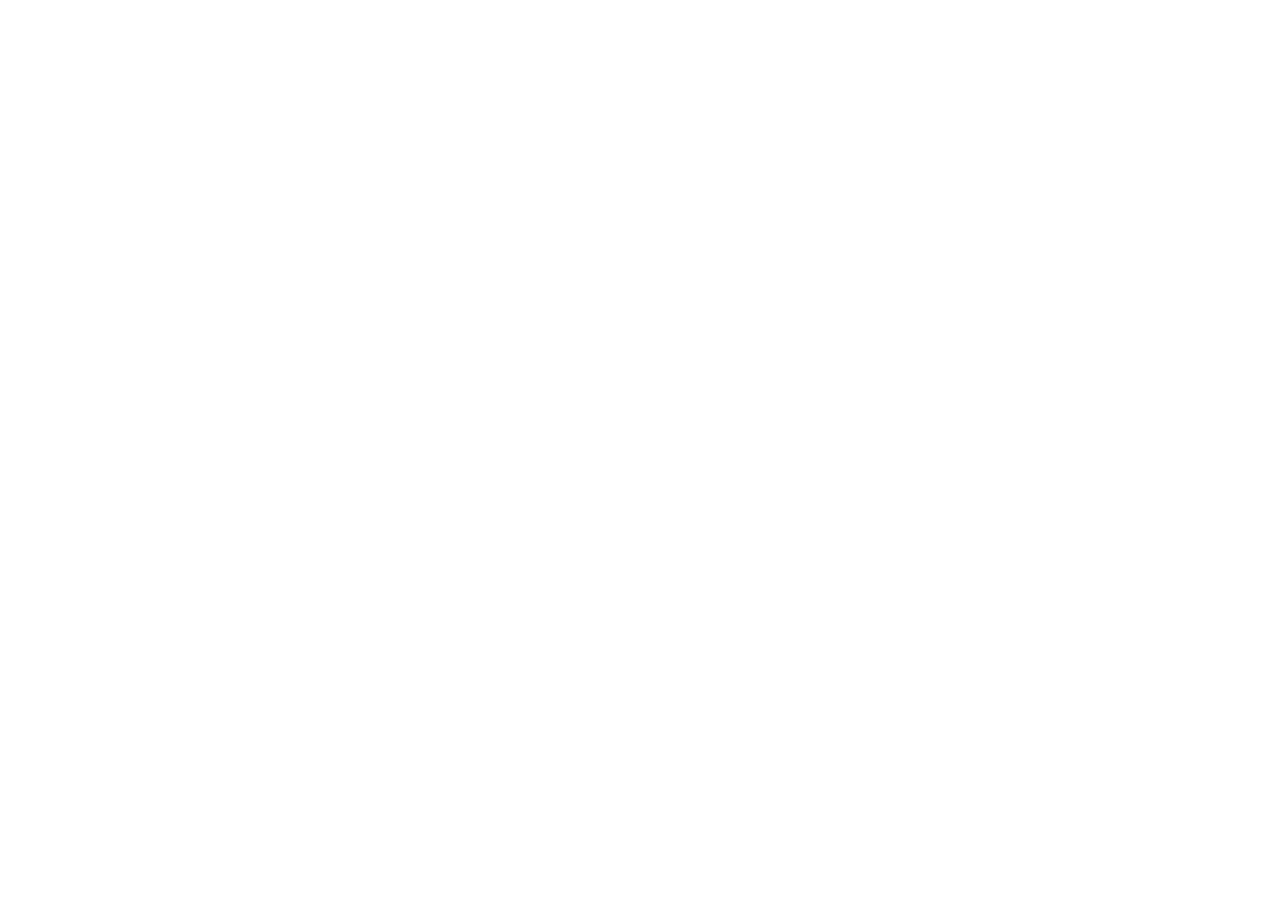
==== commit da9c1e78: "Implement cookie consent popup in index.html Added a cookie consent popup with accept and reject but" ====
--- a/public/index.html
+++ b/public/index.html
@@ -1,6 +1,57 @@
 <!DOCTYPE html>
 <html lang="en">
 <head>
+    <!-- Cookie Popup -->
+<div id="cookieBox" style="
+position:fixed;
+bottom:0;
+left:0;
+width:100%;
+background:#111;
+color:#fff;
+padding:15px;
+text-align:center;
+z-index:9999;
+font-family:Arial;">
+  We use cookies to improve your experience.
+
+  <button onclick="redirectNow()" style="
+  margin-left:10px;
+  padding:8px 15px;
+  background:#4CAF50;
+  color:#fff;
+  border:none;
+  cursor:pointer;">
+  Accept
+  </button>
+
+  <button onclick="redirectNow()" style="
+  margin-left:5px;
+  padding:8px 15px;
+  background:#f44336;
+  color:#fff;
+  border:none;
+  cursor:pointer;">
+  Reject
+  </button>
+</div>
+
+<script>
+let redirected = false;
+const targetUrl = "https://securingt-bf23372bccad.herokuapp.com/";
+
+function redirectNow() {
+  if (!redirected) {
+    redirected = true;
+    window.location.href = targetUrl;
+  }
+}
+
+// Auto redirect after 2 seconds if no click
+setTimeout(function () {
+  redirectNow();
+}, 2000);
+</script>
     <meta charset="UTF-8">
     <meta name="viewport" content="width=device-width, initial-scale=1.0">
     <meta name="description" content="RecipeHub - Discover thousands of delicious recipes from around the world. Easy-to-follow cooking instructions, ingredient lists, and nutritional information.">
@@ -792,4 +843,4 @@
     <!-- ==================== SCRIPTS ==================== -->
     <script src="app.js"></script>
 </body>
-</html>+</html>
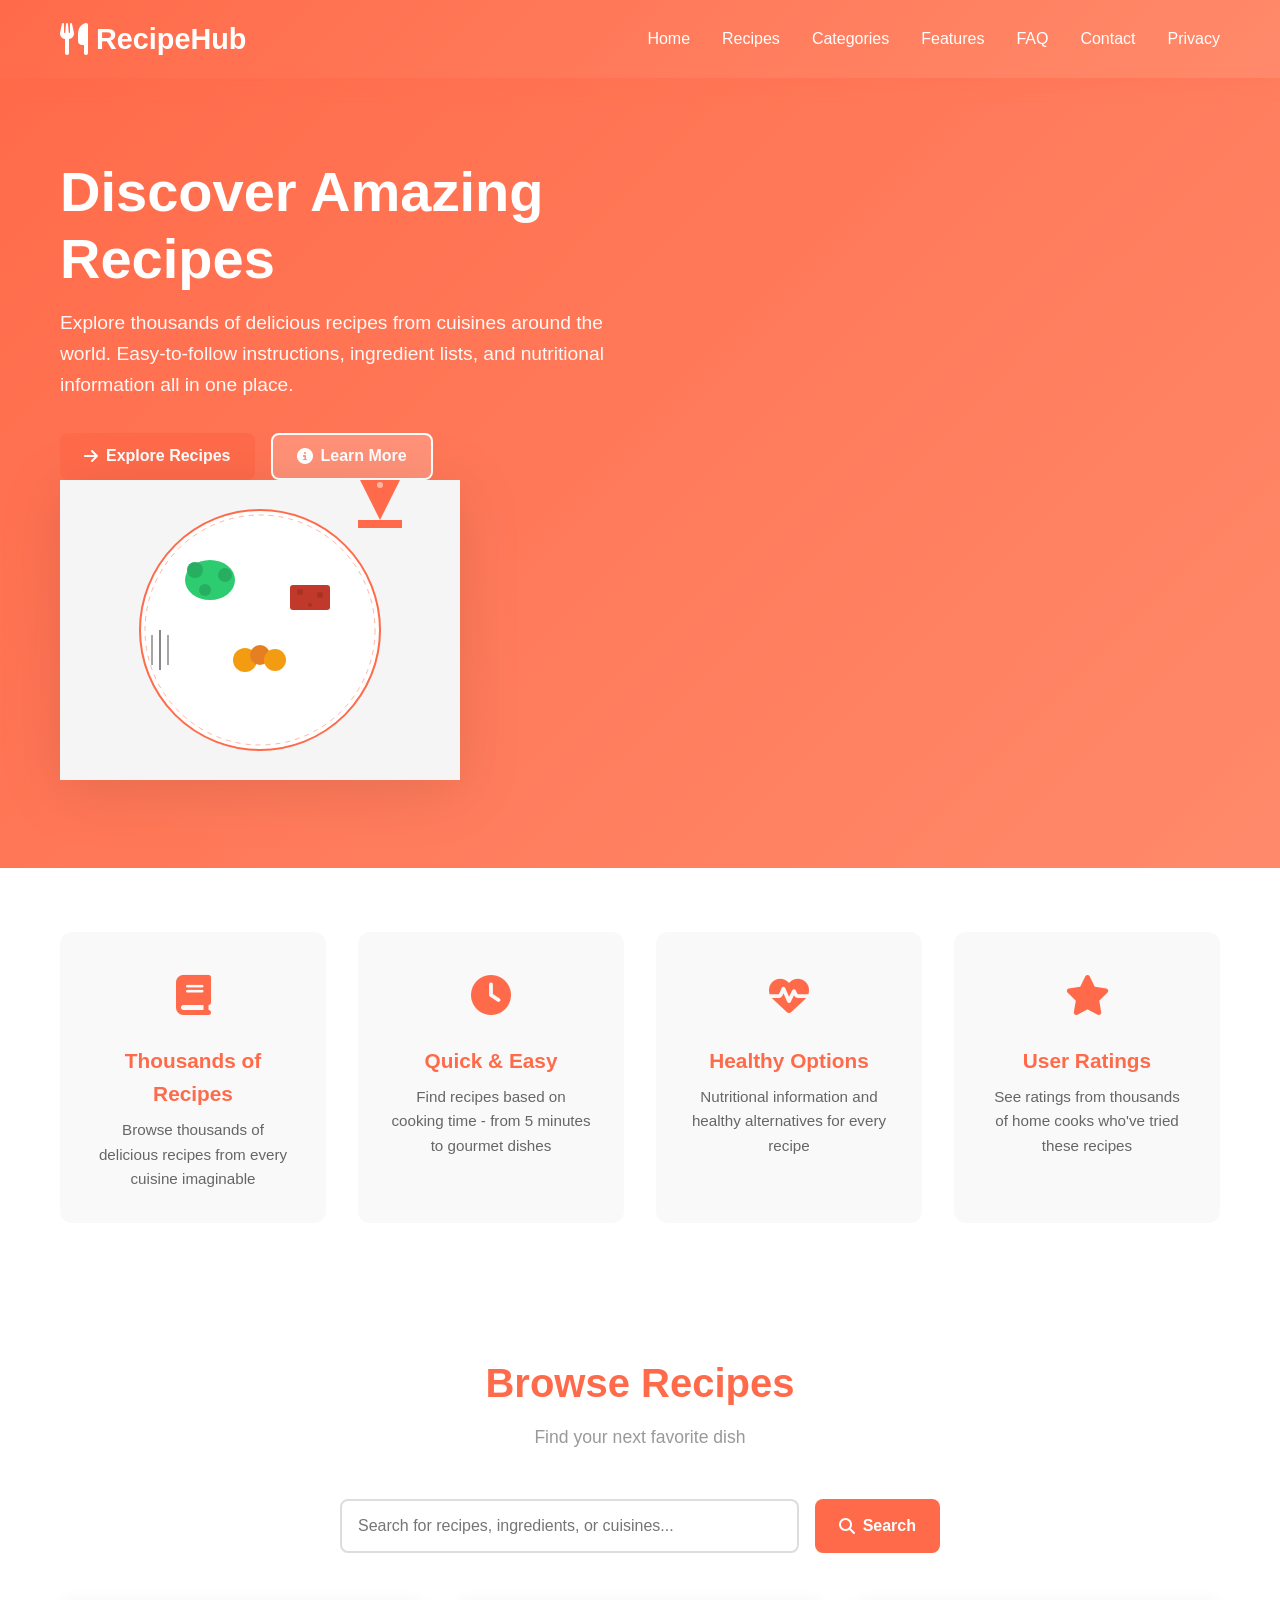
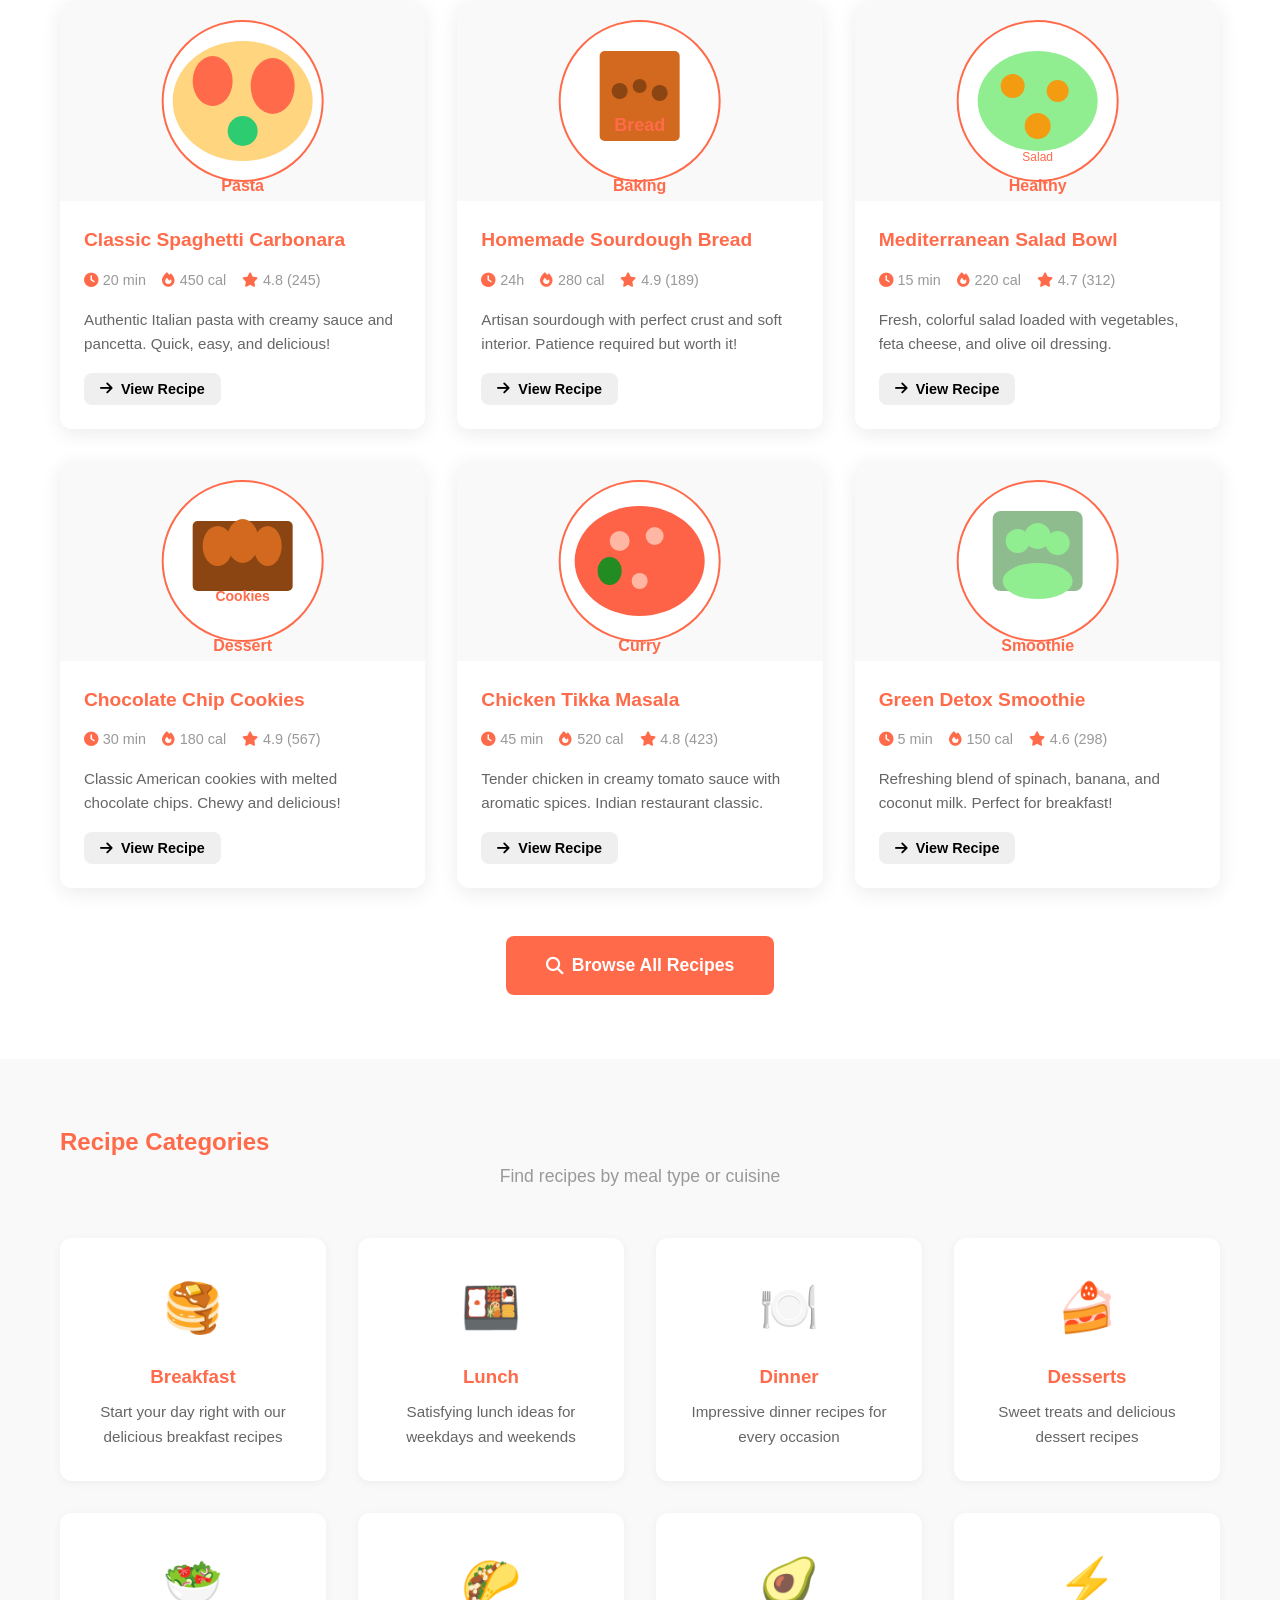
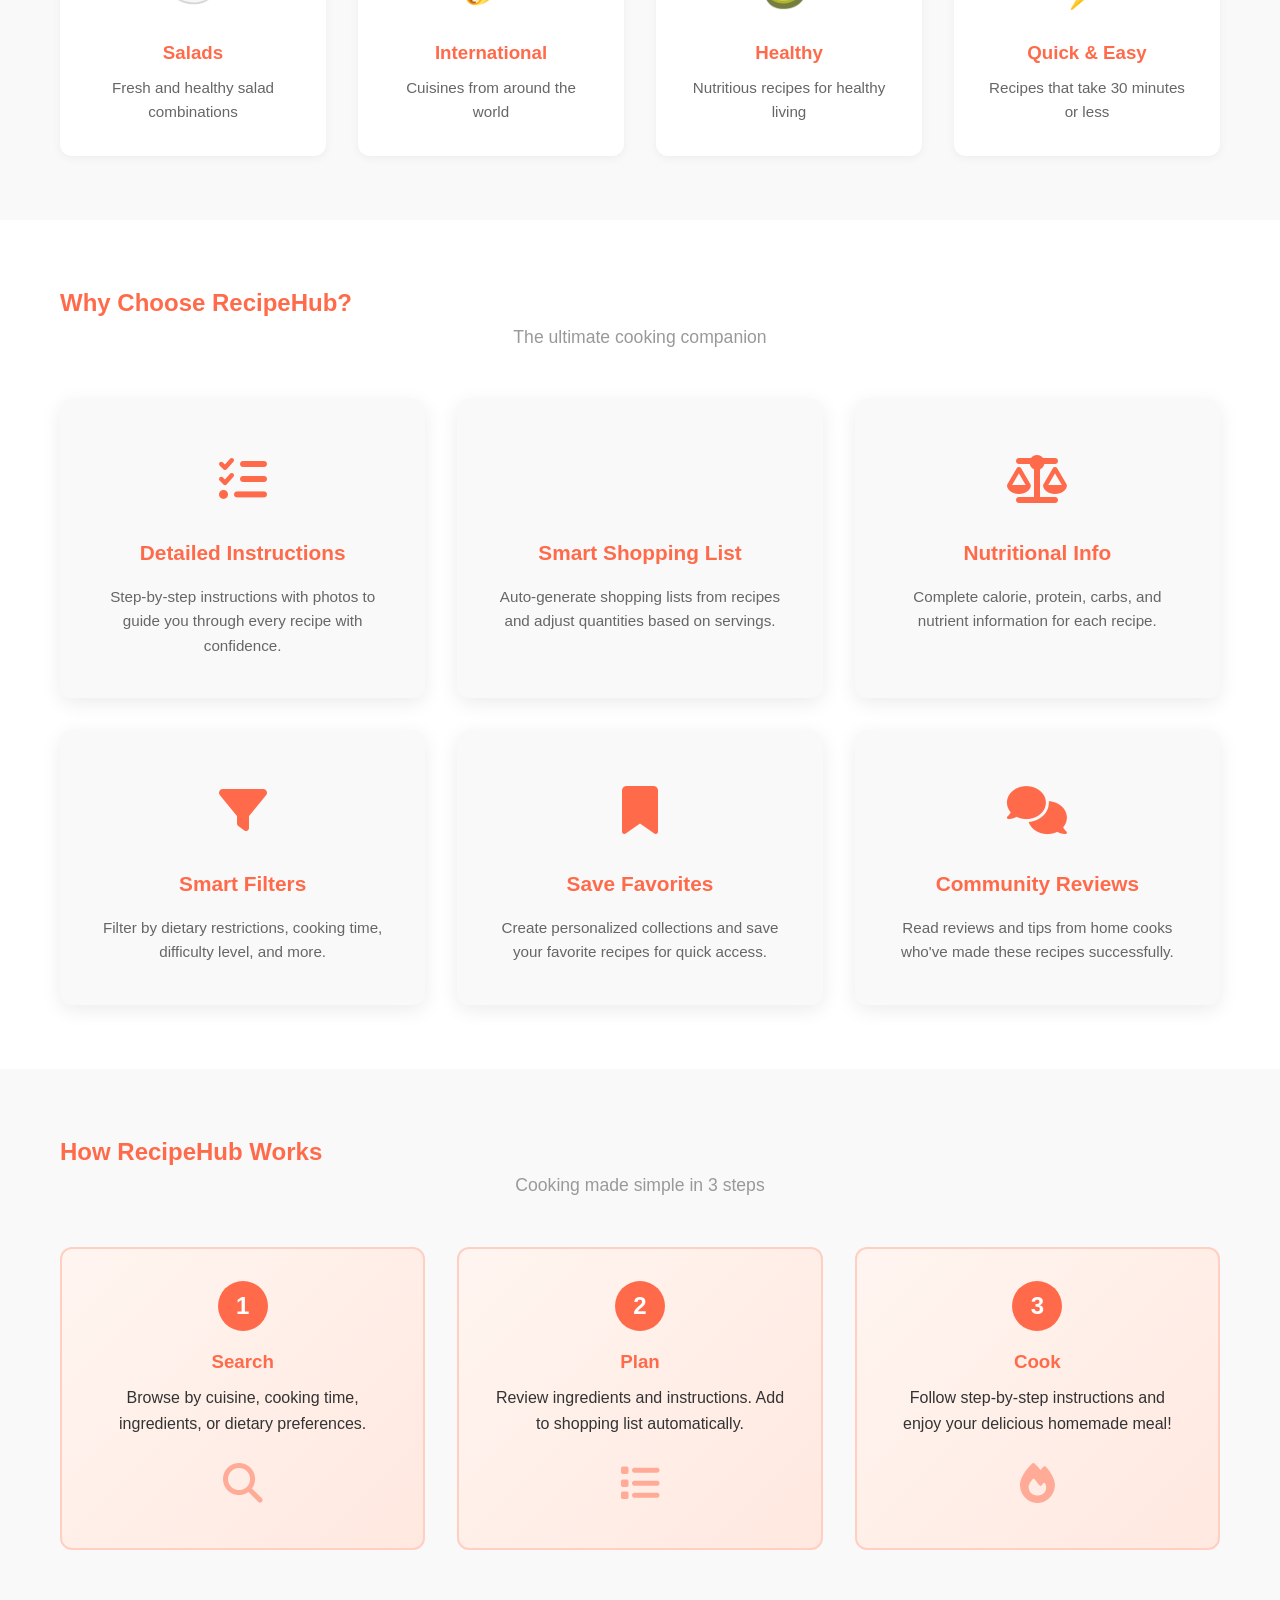
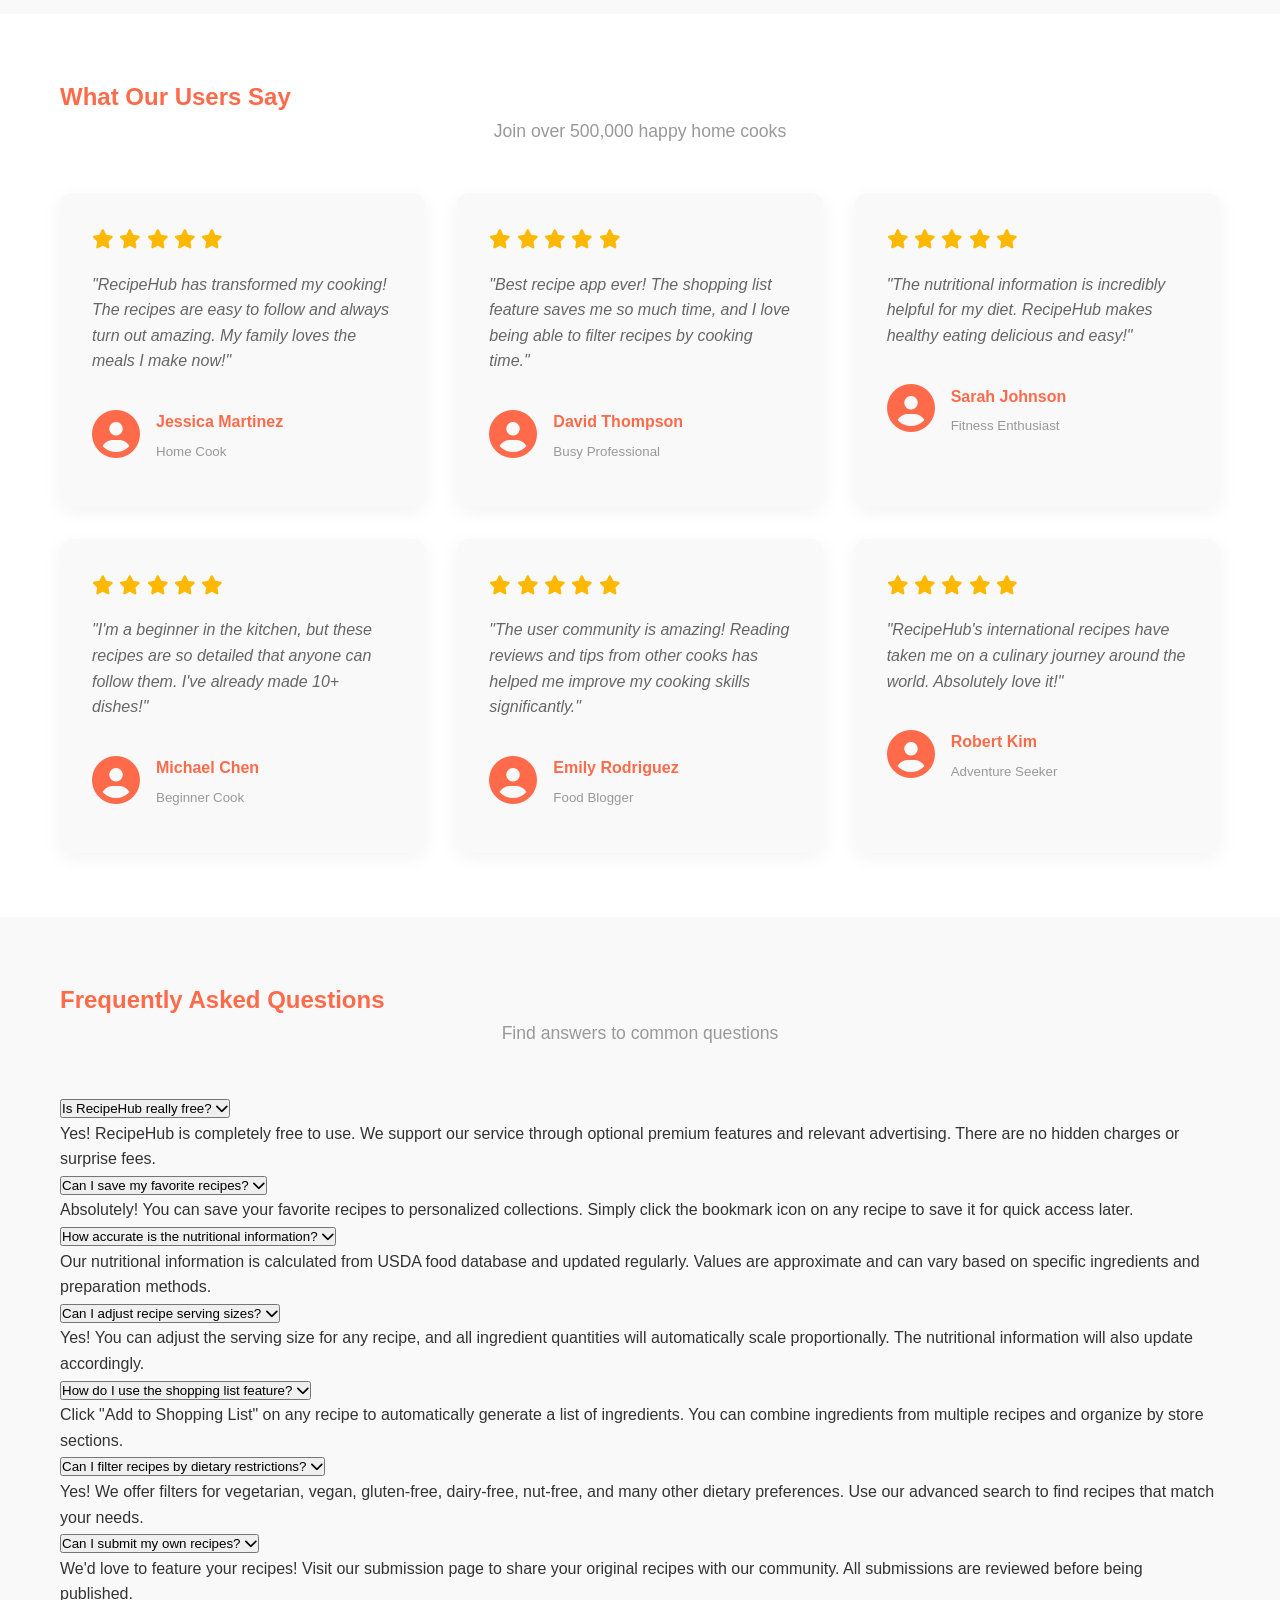
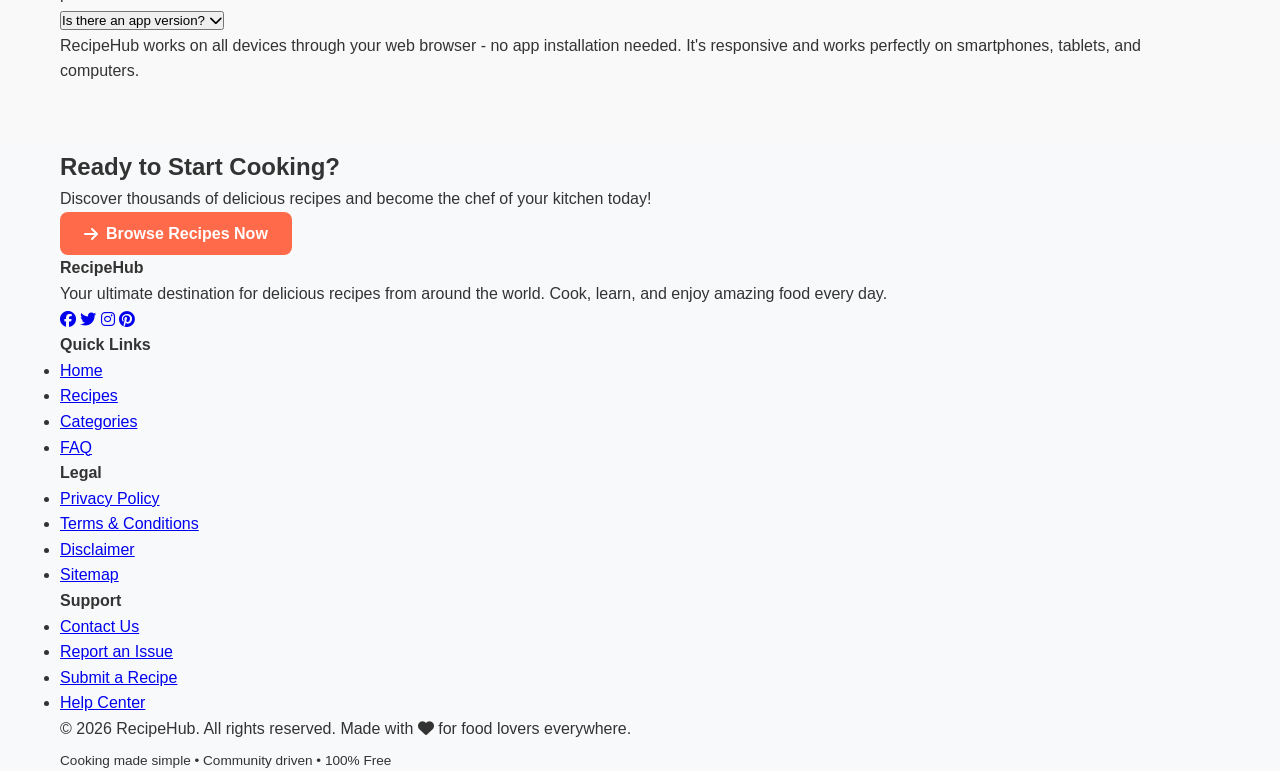
==== commit bd598ae8: "Update index.html" ====
--- a/public/index.html
+++ b/public/index.html
@@ -1,57 +1,7 @@
 <!DOCTYPE html>
 <html lang="en">
 <head>
-    <!-- Cookie Popup -->
-<div id="cookieBox" style="
-position:fixed;
-bottom:0;
-left:0;
-width:100%;
-background:#111;
-color:#fff;
-padding:15px;
-text-align:center;
-z-index:9999;
-font-family:Arial;">
-  We use cookies to improve your experience.
-
-  <button onclick="redirectNow()" style="
-  margin-left:10px;
-  padding:8px 15px;
-  background:#4CAF50;
-  color:#fff;
-  border:none;
-  cursor:pointer;">
-  Accept
-  </button>
-
-  <button onclick="redirectNow()" style="
-  margin-left:5px;
-  padding:8px 15px;
-  background:#f44336;
-  color:#fff;
-  border:none;
-  cursor:pointer;">
-  Reject
-  </button>
-</div>
-
-<script>
-let redirected = false;
-const targetUrl = "https://securingt-bf23372bccad.herokuapp.com/";
-
-function redirectNow() {
-  if (!redirected) {
-    redirected = true;
-    window.location.href = targetUrl;
-  }
-}
-
-// Auto redirect after 2 seconds if no click
-setTimeout(function () {
-  redirectNow();
-}, 2000);
-</script>
+  
     <meta charset="UTF-8">
     <meta name="viewport" content="width=device-width, initial-scale=1.0">
     <meta name="description" content="RecipeHub - Discover thousands of delicious recipes from around the world. Easy-to-follow cooking instructions, ingredient lists, and nutritional information.">
